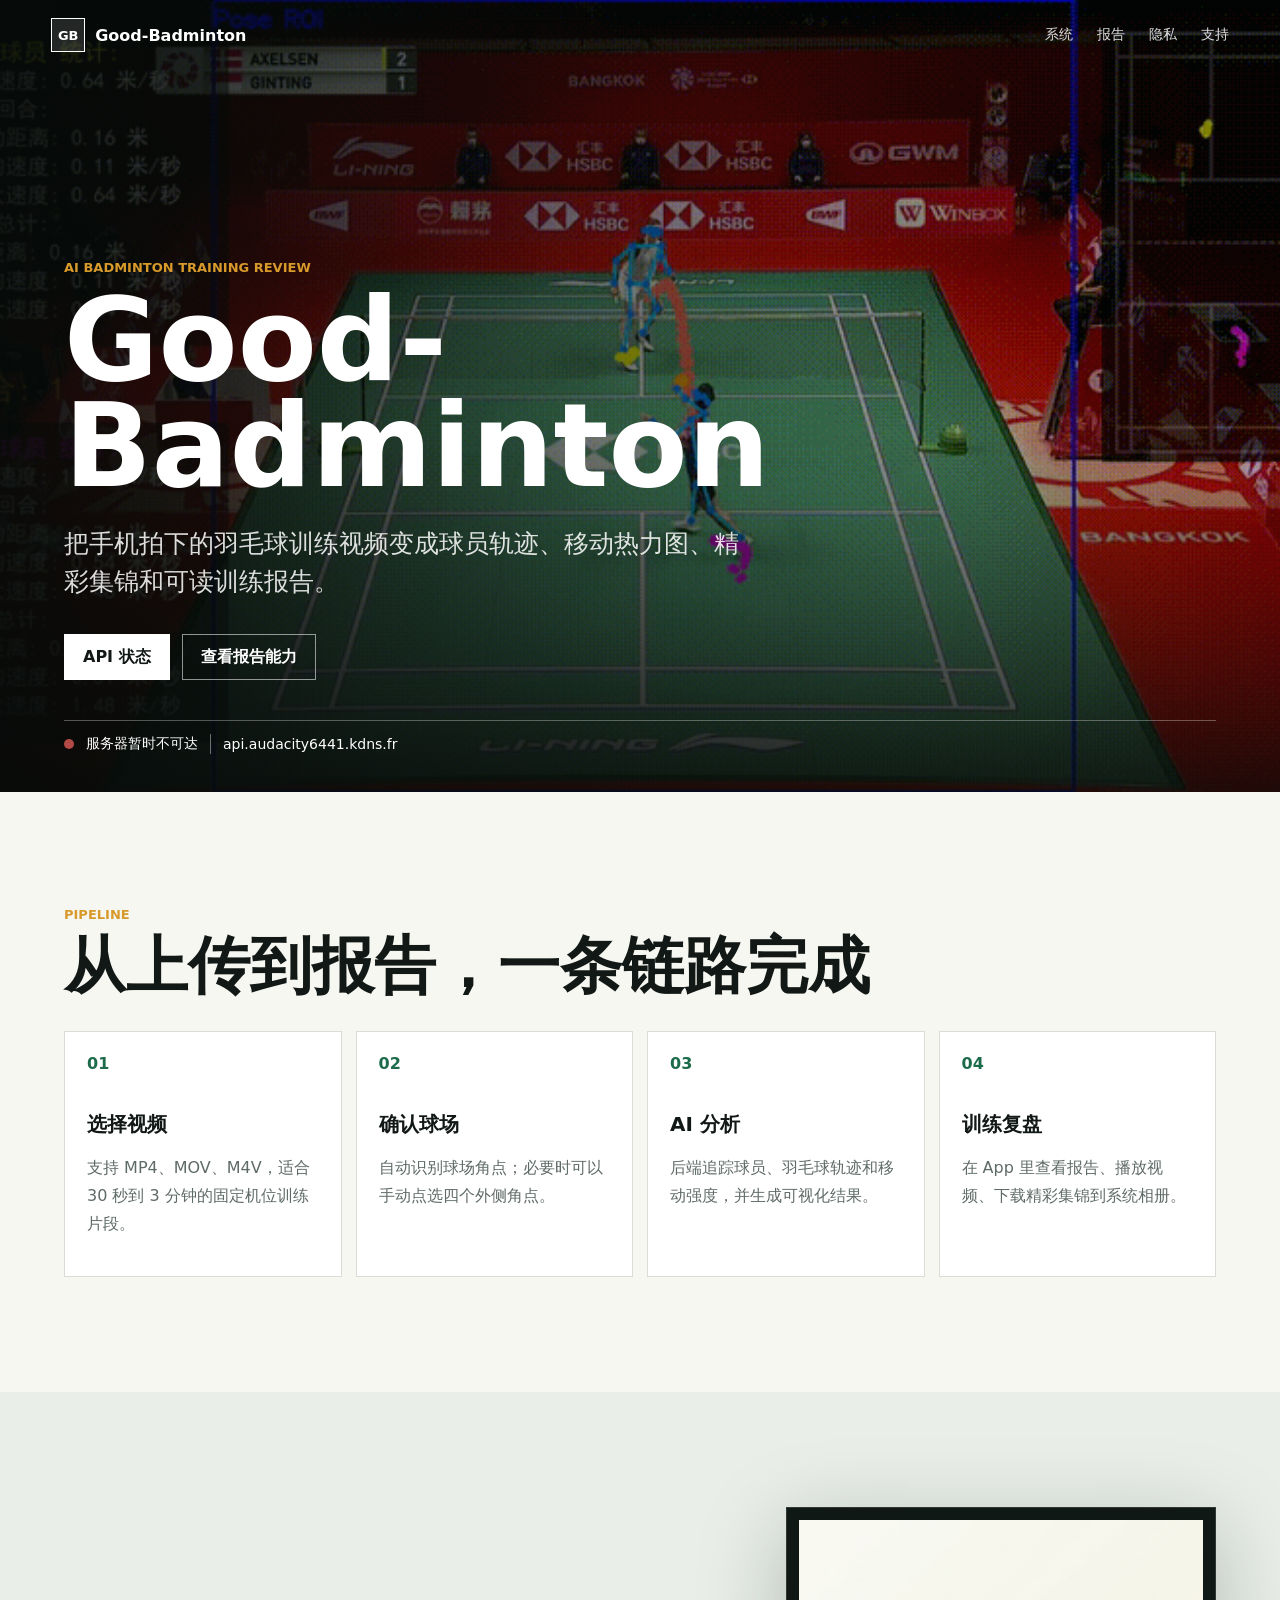
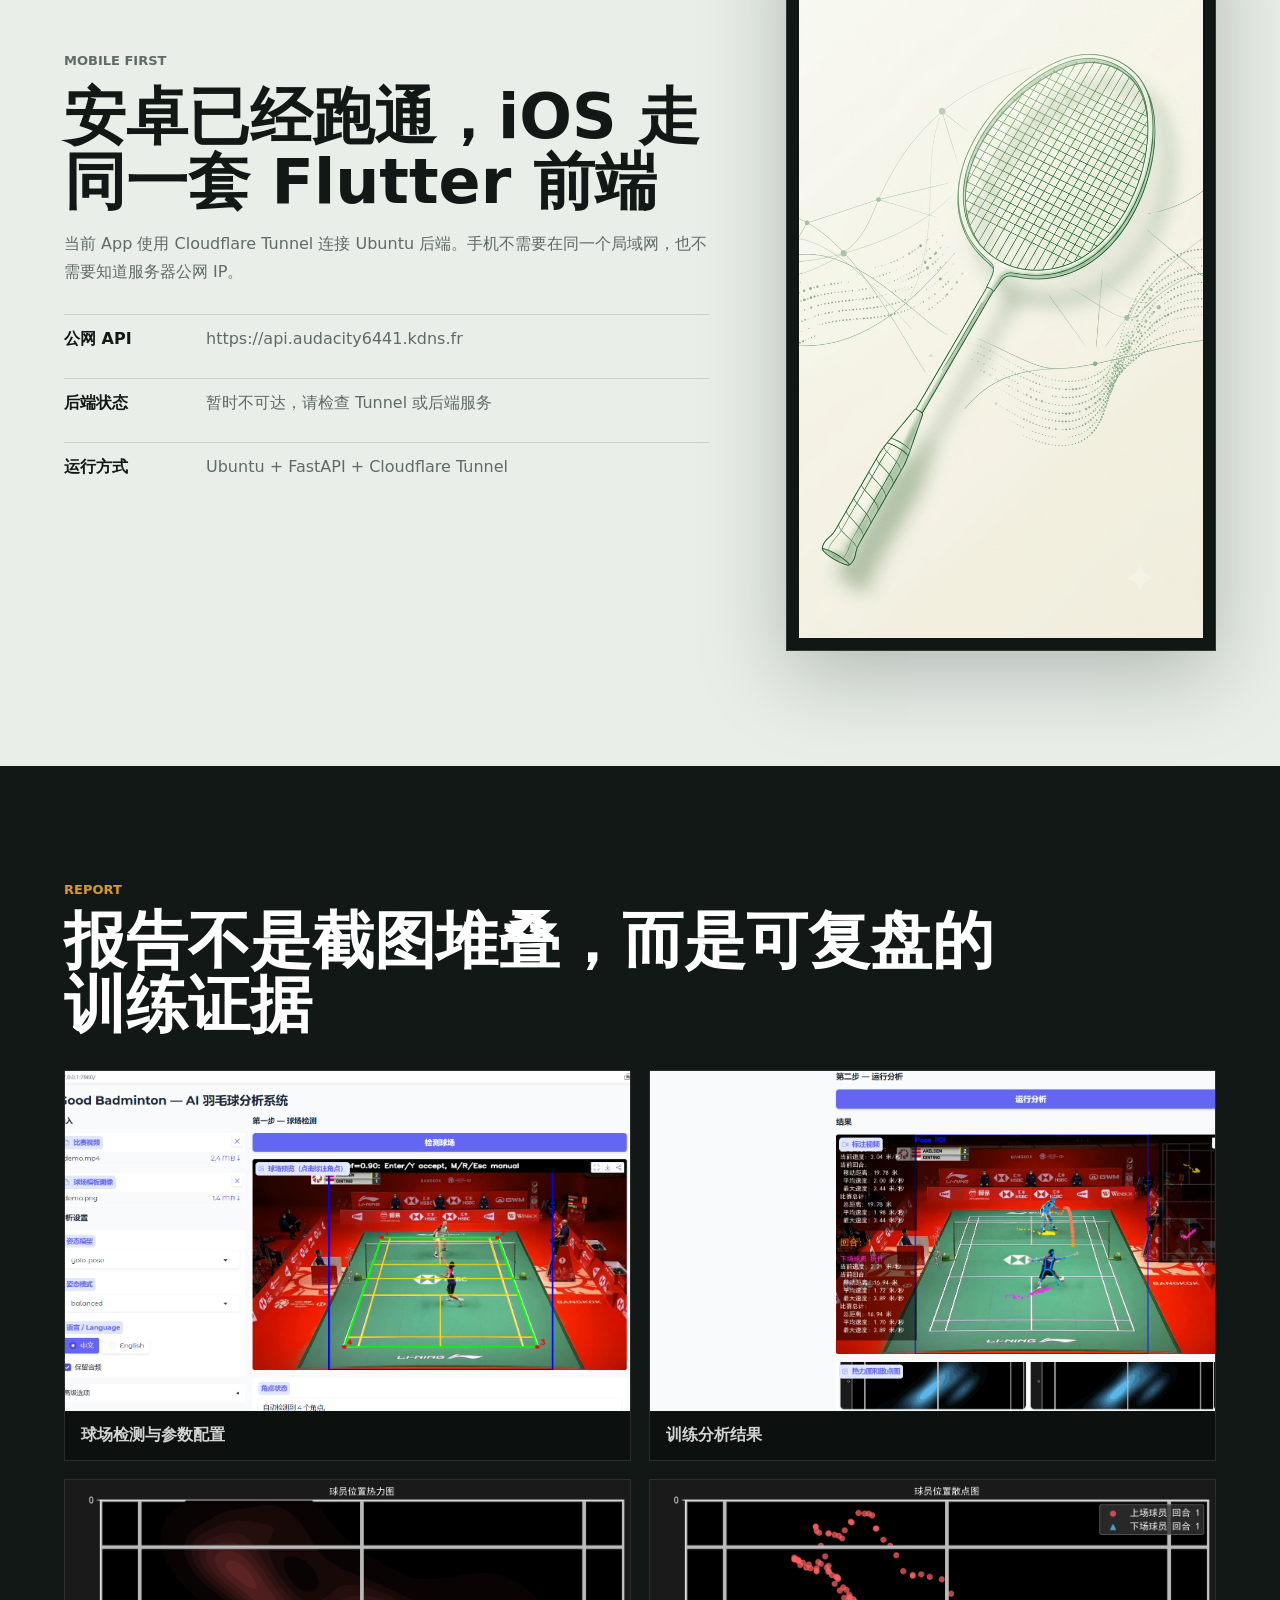
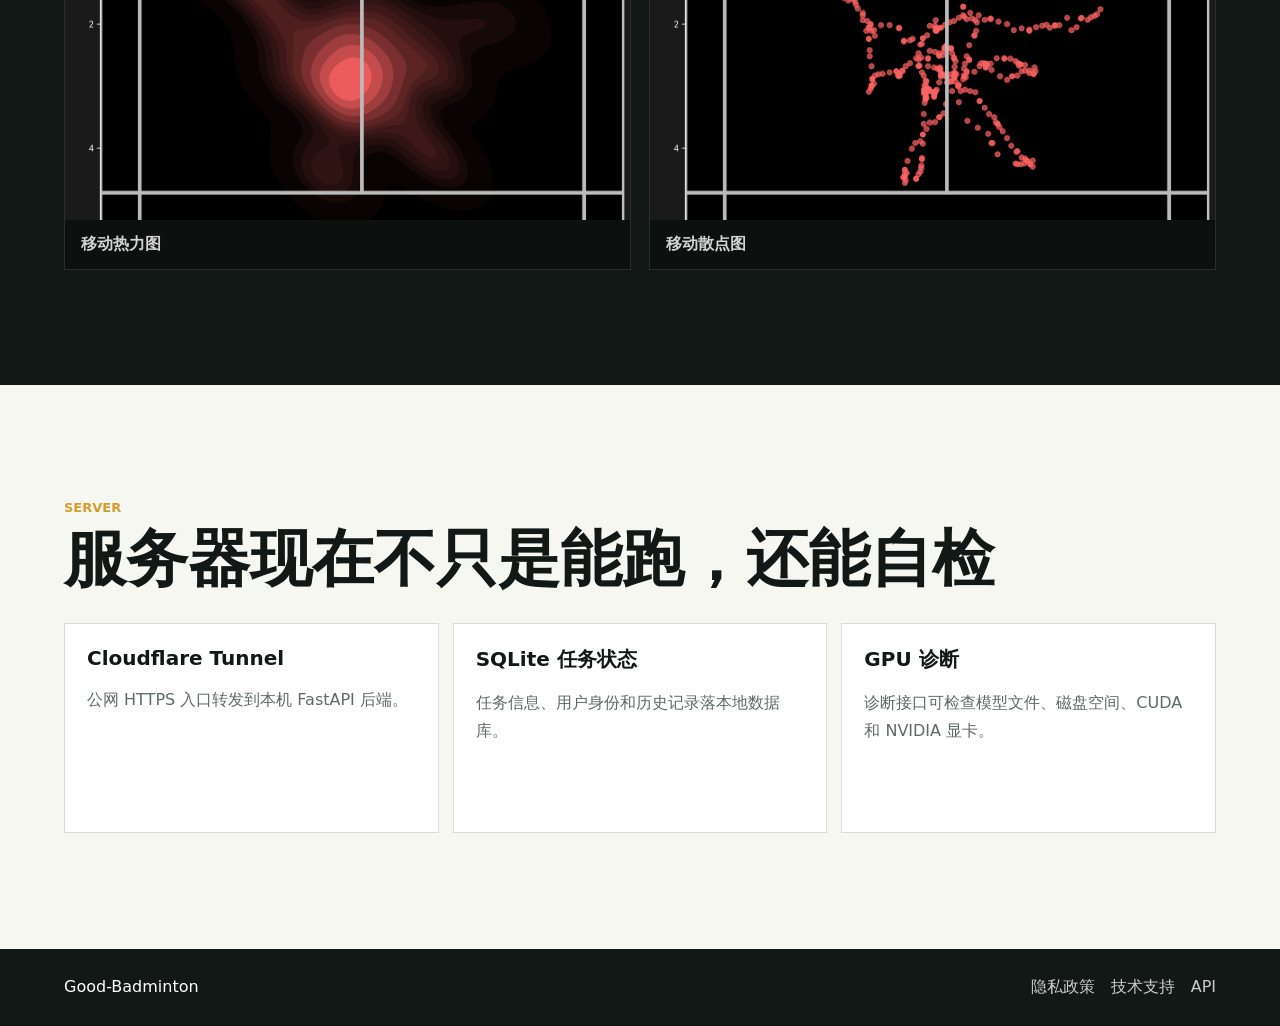
==== website/index.html @ c40ebda5 "feat(website): add product site and support pages" ====
<!doctype html>
<html lang="zh-CN">
  <head>
    <meta charset="utf-8" />
    <meta name="viewport" content="width=device-width, initial-scale=1" />
    <meta
      name="description"
      content="Good-Badminton 是一套面向羽毛球训练视频的 AI 分析工具，支持球场角点、球员轨迹、热力图、精彩集锦和移动报告。"
    />
    <title>Good-Badminton | AI 羽毛球训练复盘</title>
    <link rel="stylesheet" href="./styles.css" />
  </head>
  <body>
    <header class="site-header">
      <a class="brand" href="./index.html" aria-label="Good-Badminton 首页">
        <span class="brand-mark">GB</span>
        <span>Good-Badminton</span>
      </a>
      <nav class="nav-links" aria-label="主导航">
        <a href="#system">系统</a>
        <a href="#report">报告</a>
        <a href="./privacy.html">隐私</a>
        <a href="./support.html">支持</a>
      </nav>
    </header>

    <main>
      <section class="hero">
        <img class="hero-media" src="./assets/demo.gif" alt="Good-Badminton 羽毛球视频分析演示" />
        <div class="hero-shade"></div>
        <div class="hero-content">
          <p class="eyebrow">AI Badminton Training Review</p>
          <h1>Good-Badminton</h1>
          <p class="hero-copy">
            把手机拍下的羽毛球训练视频变成球员轨迹、移动热力图、精彩集锦和可读训练报告。
          </p>
          <div class="hero-actions">
            <a class="button primary" href="https://api.audacity6441.kdns.fr/api/health">API 状态</a>
            <a class="button secondary" href="#report">查看报告能力</a>
          </div>
        </div>
        <div class="live-strip">
          <span class="pulse" id="api-dot"></span>
          <span id="api-status">正在检查服务器</span>
          <span class="strip-divider"></span>
          <span>api.audacity6441.kdns.fr</span>
        </div>
      </section>

      <section class="section" id="system">
        <div class="section-heading">
          <p class="eyebrow">Pipeline</p>
          <h2>从上传到报告，一条链路完成</h2>
        </div>
        <div class="workflow">
          <article class="step">
            <span>01</span>
            <h3>选择视频</h3>
            <p>支持 MP4、MOV、M4V，适合 30 秒到 3 分钟的固定机位训练片段。</p>
          </article>
          <article class="step">
            <span>02</span>
            <h3>确认球场</h3>
            <p>自动识别球场角点；必要时可以手动点选四个外侧角点。</p>
          </article>
          <article class="step">
            <span>03</span>
            <h3>AI 分析</h3>
            <p>后端追踪球员、羽毛球轨迹和移动强度，并生成可视化结果。</p>
          </article>
          <article class="step">
            <span>04</span>
            <h3>训练复盘</h3>
            <p>在 App 里查看报告、播放视频、下载精彩集锦到系统相册。</p>
          </article>
        </div>
      </section>

      <section class="split-section">
        <div class="copy-panel">
          <p class="eyebrow">Mobile First</p>
          <h2>安卓已经跑通，iOS 走同一套 Flutter 前端</h2>
          <p>
            当前 App 使用 Cloudflare Tunnel 连接 Ubuntu 后端。手机不需要在同一个局域网，也不需要知道服务器公网 IP。
          </p>
          <dl class="facts">
            <div>
              <dt>公网 API</dt>
              <dd>https://api.audacity6441.kdns.fr</dd>
            </div>
            <div>
              <dt>后端状态</dt>
              <dd id="backend-detail">等待检测</dd>
            </div>
            <div>
              <dt>运行方式</dt>
              <dd>Ubuntu + FastAPI + Cloudflare Tunnel</dd>
            </div>
          </dl>
        </div>
        <div class="phone-frame" aria-label="移动端应用界面预览">
          <img src="./assets/badminton_dashboard_bg.png" alt="Good-Badminton 移动端背景界面" />
        </div>
      </section>

      <section class="section media-section" id="report">
        <div class="section-heading">
          <p class="eyebrow">Report</p>
          <h2>报告不是截图堆叠，而是可复盘的训练证据</h2>
        </div>
        <div class="media-grid">
          <figure>
            <img src="./assets/webui0.png" alt="球场检测与参数配置界面" />
            <figcaption>球场检测与参数配置</figcaption>
          </figure>
          <figure>
            <img src="./assets/webui1.png" alt="训练分析结果界面" />
            <figcaption>训练分析结果</figcaption>
          </figure>
          <figure>
            <img src="./assets/match_heatmap.png" alt="球员移动热力图" />
            <figcaption>移动热力图</figcaption>
          </figure>
          <figure>
            <img src="./assets/match_scatter.png" alt="球员移动散点图" />
            <figcaption>移动散点图</figcaption>
          </figure>
        </div>
      </section>

      <section class="section status-section">
        <div class="section-heading">
          <p class="eyebrow">Server</p>
          <h2>服务器现在不只是能跑，还能自检</h2>
        </div>
        <div class="status-grid">
          <article>
            <h3>Cloudflare Tunnel</h3>
            <p>公网 HTTPS 入口转发到本机 FastAPI 后端。</p>
          </article>
          <article>
            <h3>SQLite 任务状态</h3>
            <p>任务信息、用户身份和历史记录落本地数据库。</p>
          </article>
          <article>
            <h3>GPU 诊断</h3>
            <p>诊断接口可检查模型文件、磁盘空间、CUDA 和 NVIDIA 显卡。</p>
          </article>
        </div>
      </section>
    </main>

    <footer class="site-footer">
      <span>Good-Badminton</span>
      <nav aria-label="页脚导航">
        <a href="./privacy.html">隐私政策</a>
        <a href="./support.html">技术支持</a>
        <a href="https://api.audacity6441.kdns.fr/api/health">API</a>
      </nav>
    </footer>

    <script src="./app.js"></script>
  </body>
</html>
---- website/styles.css ----
:root {
  --ink: #111816;
  --muted: #5f6b66;
  --paper: #f7f7f2;
  --panel: #ffffff;
  --line: #d9ddd5;
  --green: #1c6b4a;
  --green-dark: #0e3d2c;
  --amber: #d79a2b;
  --red: #b44a45;
  --blue: #315f8c;
}

* {
  box-sizing: border-box;
}

html {
  scroll-behavior: smooth;
}

body {
  margin: 0;
  background: var(--paper);
  color: var(--ink);
  font-family: Inter, "Noto Sans SC", "Microsoft YaHei", system-ui, sans-serif;
  letter-spacing: 0;
}

a {
  color: inherit;
}

.site-header {
  position: fixed;
  top: 0;
  left: 0;
  right: 0;
  z-index: 20;
  display: flex;
  align-items: center;
  justify-content: space-between;
  padding: 18px clamp(18px, 4vw, 56px);
  color: #fff;
}

.site-header.solid {
  position: sticky;
  background: var(--ink);
}

.brand {
  display: inline-flex;
  align-items: center;
  gap: 10px;
  min-width: 0;
  text-decoration: none;
  font-weight: 800;
}

.brand-mark {
  display: grid;
  width: 34px;
  height: 34px;
  place-items: center;
  border: 1px solid currentColor;
  background: rgba(255, 255, 255, 0.12);
  font-size: 13px;
}

.nav-links {
  display: flex;
  flex-shrink: 0;
  gap: clamp(12px, 2vw, 24px);
  font-size: 14px;
}

.nav-links a {
  text-decoration: none;
  opacity: 0.86;
  white-space: nowrap;
}

.nav-links a:hover {
  opacity: 1;
}

.hero {
  position: relative;
  min-height: 88vh;
  display: flex;
  align-items: flex-end;
  overflow: hidden;
  background: var(--ink);
}

.hero-media {
  position: absolute;
  inset: 0;
  width: 100%;
  height: 100%;
  object-fit: cover;
}

.hero-shade {
  position: absolute;
  inset: 0;
  background:
    linear-gradient(90deg, rgba(6, 11, 9, 0.92), rgba(6, 11, 9, 0.5) 50%, rgba(6, 11, 9, 0.18)),
    linear-gradient(0deg, rgba(6, 11, 9, 0.82), rgba(6, 11, 9, 0.1) 45%);
}

.hero-content {
  position: relative;
  z-index: 1;
  max-width: 850px;
  padding: 0 clamp(20px, 5vw, 72px) 112px;
  color: #fff;
}

.eyebrow {
  margin: 0 0 12px;
  color: var(--amber);
  font-size: 13px;
  font-weight: 800;
  text-transform: uppercase;
}

h1,
h2,
h3,
p {
  letter-spacing: 0;
}

h1 {
  margin: 0;
  font-size: clamp(58px, 9vw, 132px);
  line-height: 0.92;
}

h2 {
  margin: 0;
  font-size: clamp(32px, 5vw, 62px);
  line-height: 1.04;
}

h3 {
  margin: 0 0 10px;
  font-size: 20px;
}

.hero-copy {
  max-width: 680px;
  margin: 26px 0 0;
  color: rgba(255, 255, 255, 0.86);
  font-size: clamp(18px, 2.2vw, 25px);
  line-height: 1.55;
}

.hero-actions {
  display: flex;
  flex-wrap: wrap;
  gap: 12px;
  margin-top: 32px;
}

.button {
  display: inline-flex;
  align-items: center;
  min-height: 46px;
  padding: 0 18px;
  border: 1px solid rgba(255, 255, 255, 0.55);
  text-decoration: none;
  font-weight: 800;
}

.button.primary {
  background: #fff;
  color: var(--ink);
}

.button.secondary {
  color: #fff;
}

.live-strip {
  position: absolute;
  left: clamp(20px, 5vw, 72px);
  right: clamp(20px, 5vw, 72px);
  bottom: 26px;
  z-index: 2;
  display: flex;
  align-items: center;
  gap: 12px;
  min-height: 46px;
  color: #fff;
  border-top: 1px solid rgba(255, 255, 255, 0.3);
  font-size: 14px;
}

.pulse {
  width: 10px;
  height: 10px;
  border-radius: 50%;
  background: var(--red);
}

.pulse.ok {
  background: #55d584;
}

.strip-divider {
  width: 1px;
  height: 20px;
  background: rgba(255, 255, 255, 0.4);
}

.section,
.split-section {
  padding: clamp(58px, 9vw, 118px) clamp(20px, 5vw, 72px);
}

.section-heading {
  max-width: 940px;
  margin-bottom: 32px;
}

.workflow,
.status-grid {
  display: grid;
  grid-template-columns: repeat(4, minmax(0, 1fr));
  gap: 14px;
}

.step,
.status-grid article {
  min-height: 210px;
  padding: 22px;
  background: var(--panel);
  border: 1px solid var(--line);
}

.step span {
  display: block;
  margin-bottom: 38px;
  color: var(--green);
  font-weight: 900;
}

.step p,
.status-grid p,
.copy-panel p,
.document p,
.document li {
  color: var(--muted);
  line-height: 1.75;
}

.split-section {
  display: grid;
  grid-template-columns: minmax(0, 1fr) minmax(280px, 430px);
  gap: clamp(28px, 6vw, 88px);
  align-items: center;
  background: #e9eee8;
}

.copy-panel {
  max-width: 800px;
}

.facts {
  display: grid;
  gap: 14px;
  margin-top: 28px;
}

.facts div {
  display: grid;
  grid-template-columns: 128px 1fr;
  gap: 14px;
  padding: 14px 0;
  border-top: 1px solid #cbd4ca;
}

.facts dt {
  font-weight: 900;
}

.facts dd {
  margin: 0;
  color: var(--muted);
  overflow-wrap: anywhere;
}

.phone-frame {
  padding: 12px;
  background: #101816;
  border: 1px solid #2f3a36;
  box-shadow: 0 22px 80px rgba(13, 26, 20, 0.25);
}

.phone-frame img {
  display: block;
  width: 100%;
  aspect-ratio: 9 / 16;
  object-fit: cover;
}

.media-section {
  background: var(--ink);
  color: #fff;
}

.media-grid {
  display: grid;
  grid-template-columns: repeat(2, minmax(0, 1fr));
  gap: 18px;
}

figure {
  margin: 0;
  background: #0c1110;
  border: 1px solid rgba(255, 255, 255, 0.12);
}

figure img {
  display: block;
  width: 100%;
  height: 340px;
  object-fit: cover;
  object-position: top center;
}

figcaption {
  padding: 14px 16px;
  color: rgba(255, 255, 255, 0.82);
  font-weight: 800;
}

.status-section {
  background: var(--paper);
}

.status-grid {
  grid-template-columns: repeat(3, minmax(0, 1fr));
}

.site-footer {
  display: flex;
  justify-content: space-between;
  gap: 16px;
  padding: 28px clamp(20px, 5vw, 72px);
  color: #fff;
  background: var(--ink);
}

.site-footer nav {
  display: flex;
  gap: 16px;
  flex-wrap: wrap;
}

.site-footer a {
  color: #fff;
  text-decoration: none;
  opacity: 0.78;
}

.plain-page {
  background: var(--paper);
}

.document {
  width: min(860px, calc(100% - 40px));
  margin: 72px auto 120px;
}

.document h1 {
  color: var(--ink);
  font-size: clamp(42px, 7vw, 76px);
}

.document section {
  padding: 28px 0;
  border-top: 1px solid var(--line);
}

.document pre {
  overflow-x: auto;
  padding: 18px;
  background: #111816;
  color: #edf5ef;
}

@media (max-width: 840px) {
  .site-header {
    align-items: center;
    gap: 12px;
    padding: 14px 18px;
  }

  .nav-links {
    gap: 12px;
    font-size: 13px;
  }

  .hero {
    min-height: 92vh;
  }

  .hero-content {
    padding: 0 20px 110px;
  }

  .live-strip {
    left: 20px;
    right: 20px;
    flex-wrap: wrap;
    align-content: center;
  }

  .workflow,
  .status-grid,
  .media-grid,
  .split-section {
    grid-template-columns: 1fr;
  }

  .step {
    min-height: 160px;
  }

  .facts div {
    grid-template-columns: 1fr;
  }

  figure img {
    height: 260px;
  }

  .site-footer {
    flex-direction: column;
  }
}
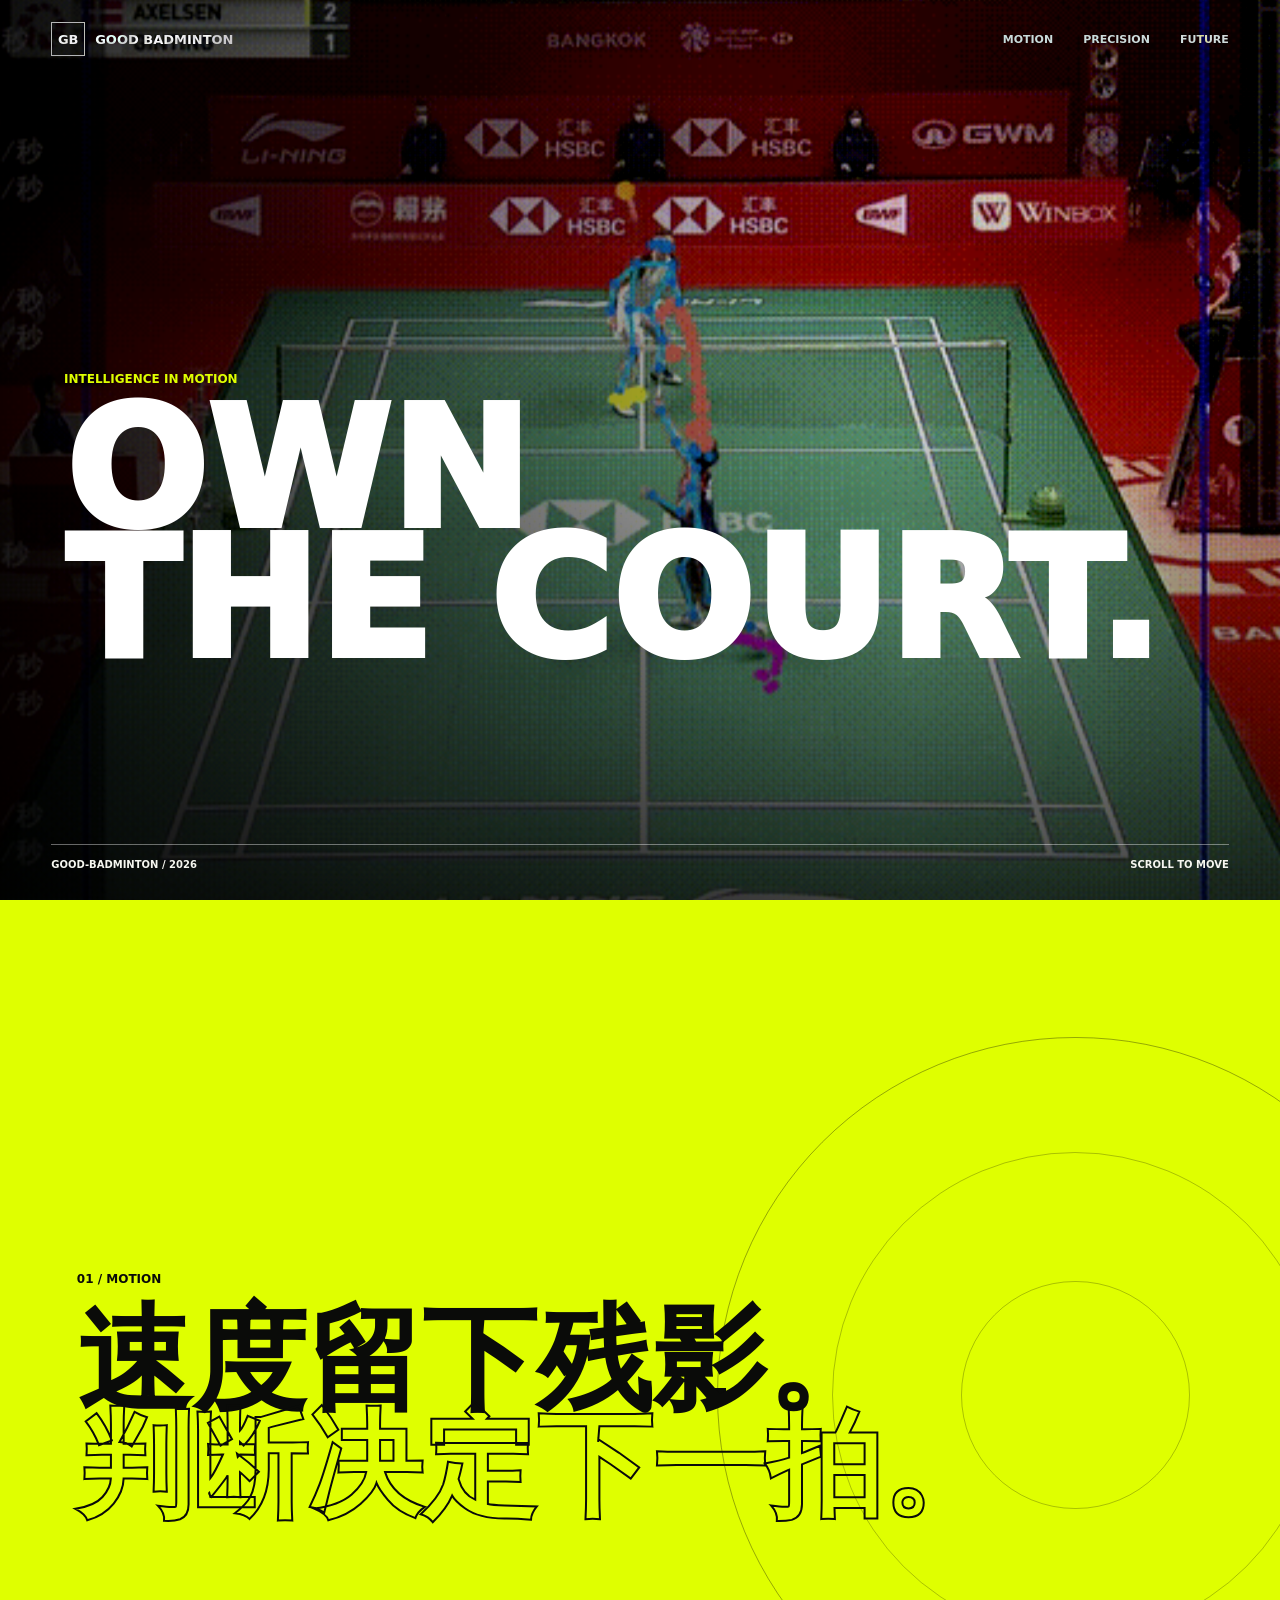
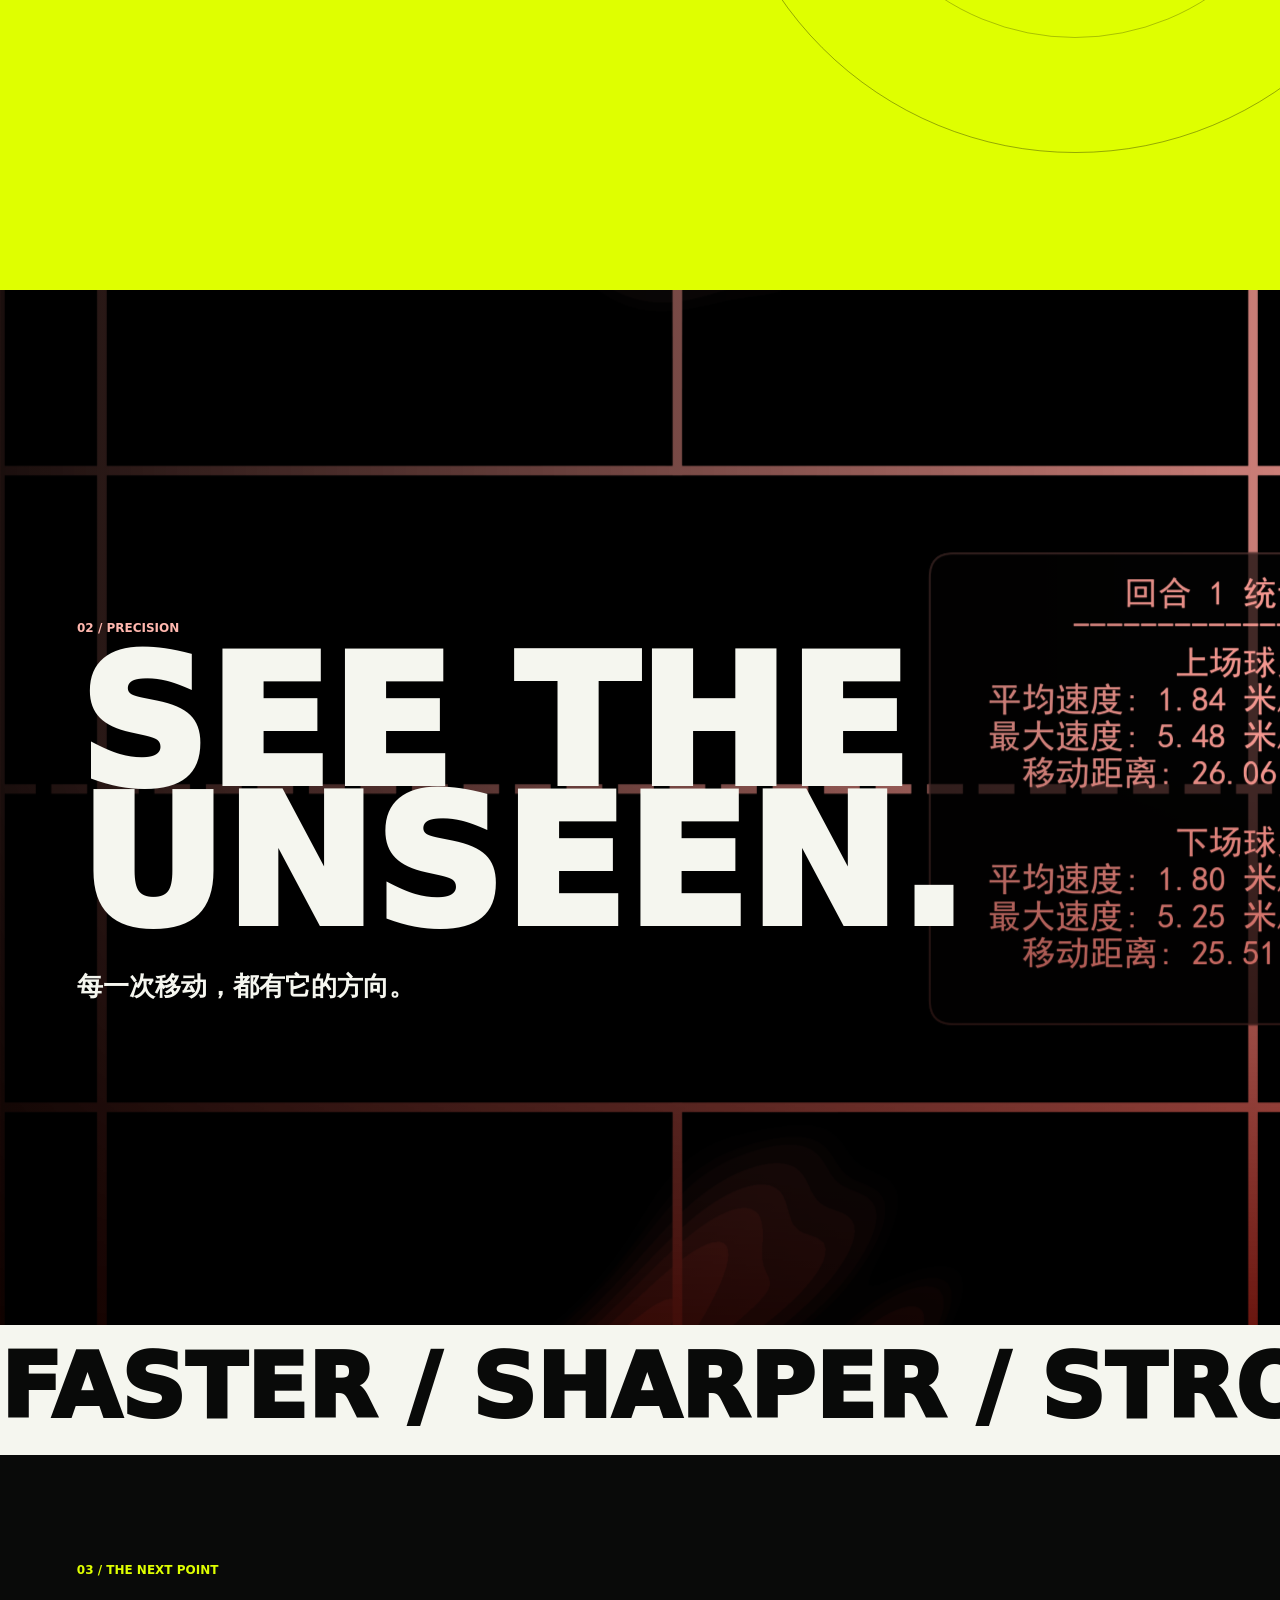
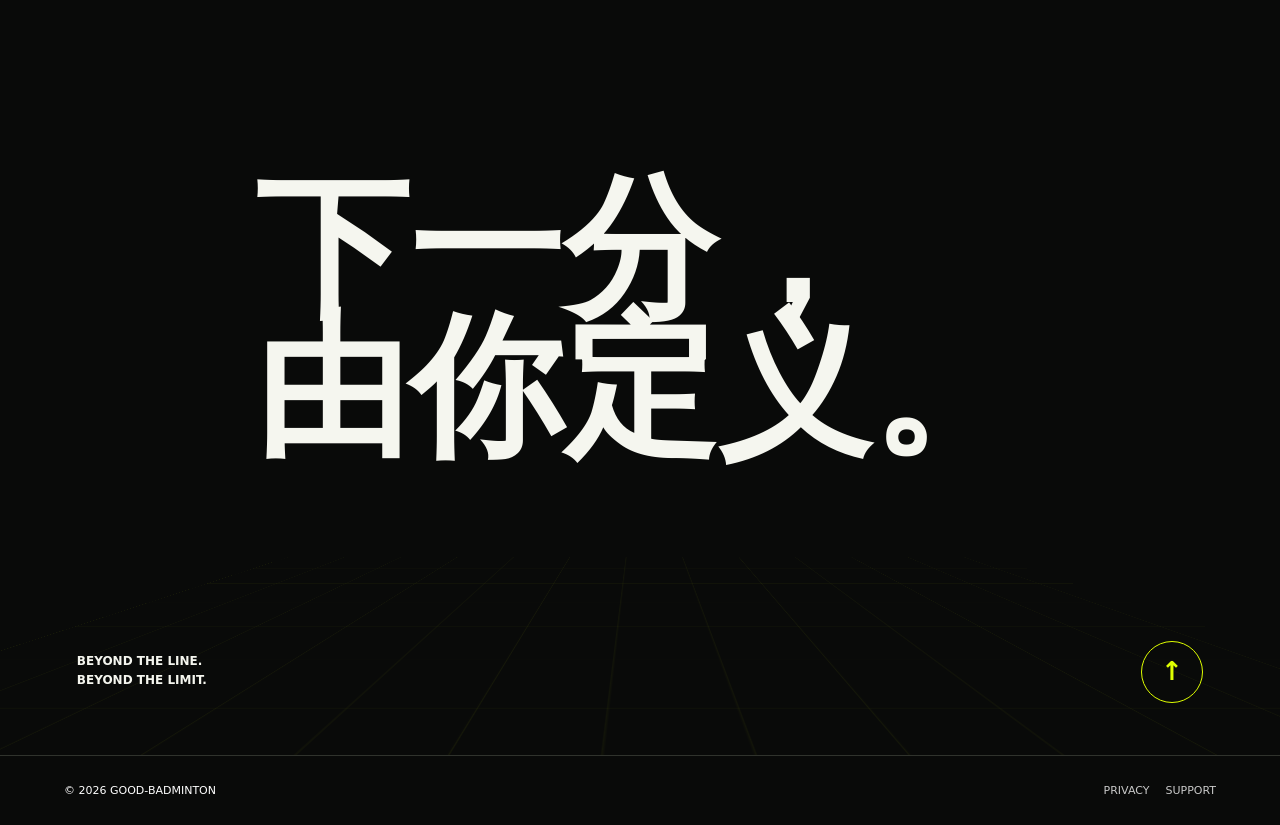
==== commit 7b4d34c0: "feat(website): rebuild homepage as immersive brand experience" ====
--- a/website/index.html
+++ b/website/index.html
@@ -3,162 +3,70 @@
   <head>
     <meta charset="utf-8" />
     <meta name="viewport" content="width=device-width, initial-scale=1" />
-    <meta
-      name="description"
-      content="Good-Badminton 是一套面向羽毛球训练视频的 AI 分析工具，支持球场角点、球员轨迹、热力图、精彩集锦和移动报告。"
-    />
-    <title>Good-Badminton | AI 羽毛球训练复盘</title>
+    <meta name="description" content="Good-Badminton — 为每一次挥拍留下答案。" />
+    <title>Good-Badminton | Own The Court</title>
     <link rel="stylesheet" href="./styles.css" />
   </head>
-  <body>
-    <header class="site-header">
-      <a class="brand" href="./index.html" aria-label="Good-Badminton 首页">
-        <span class="brand-mark">GB</span>
-        <span>Good-Badminton</span>
+  <body class="home-page">
+    <div class="scroll-progress" aria-hidden="true"></div>
+    <header class="site-header home-header">
+      <a class="brand" href="#top" aria-label="Good-Badminton 首页">
+        <span class="brand-mark">GB</span><span>GOOD BADMINTON</span>
       </a>
       <nav class="nav-links" aria-label="主导航">
-        <a href="#system">系统</a>
-        <a href="#report">报告</a>
-        <a href="./privacy.html">隐私</a>
-        <a href="./support.html">支持</a>
+        <a href="#motion">MOTION</a><a href="#precision">PRECISION</a><a href="#future">FUTURE</a>
       </nav>
     </header>
 
-    <main>
-      <section class="hero">
-        <img class="hero-media" src="./assets/demo.gif" alt="Good-Badminton 羽毛球视频分析演示" />
-        <div class="hero-shade"></div>
-        <div class="hero-content">
-          <p class="eyebrow">AI Badminton Training Review</p>
-          <h1>Good-Badminton</h1>
-          <p class="hero-copy">
-            把手机拍下的羽毛球训练视频变成球员轨迹、移动热力图、精彩集锦和可读训练报告。
-          </p>
-          <div class="hero-actions">
-            <a class="button primary" href="https://api.audacity6441.kdns.fr/api/health">API 状态</a>
-            <a class="button secondary" href="#report">查看报告能力</a>
-          </div>
+    <main id="top">
+      <section class="brand-hero scroll-scene">
+        <img class="scene-media hero-visual" src="./assets/demo.gif" alt="羽毛球赛场上的高速对抗" />
+        <div class="scene-overlay"></div>
+        <div class="hero-type" data-parallax="-0.12">
+          <p class="kicker reveal">INTELLIGENCE IN MOTION</p>
+          <h1 class="reveal">OWN<br />THE COURT.</h1>
         </div>
-        <div class="live-strip">
-          <span class="pulse" id="api-dot"></span>
-          <span id="api-status">正在检查服务器</span>
-          <span class="strip-divider"></span>
-          <span>api.audacity6441.kdns.fr</span>
+        <div class="hero-foot reveal"><span>GOOD-BADMINTON / 2026</span><span>SCROLL TO MOVE</span></div>
+      </section>
+
+      <section class="manifesto" id="motion">
+        <p class="chapter reveal">01 / MOTION</p>
+        <div class="manifesto-copy">
+          <span class="reveal">速度留下残影。</span>
+          <span class="outline reveal">判断决定下一拍。</span>
+        </div>
+        <div class="shuttle-orbit" aria-hidden="true"><span></span></div>
+      </section>
+
+      <section class="cinema scroll-scene" id="precision">
+        <img class="scene-media cinema-visual" src="./assets/match_heatmap.png" alt="羽毛球运动轨迹视觉" />
+        <div class="scene-overlay red"></div>
+        <div class="cinema-copy" data-parallax="-0.08">
+          <p class="chapter reveal">02 / PRECISION</p>
+          <h2 class="reveal">SEE THE<br />UNSEEN.</h2>
+          <p class="cinema-cn reveal">每一次移动，都有它的方向。</p>
         </div>
       </section>
 
-      <section class="section" id="system">
-        <div class="section-heading">
-          <p class="eyebrow">Pipeline</p>
-          <h2>从上传到报告，一条链路完成</h2>
-        </div>
-        <div class="workflow">
-          <article class="step">
-            <span>01</span>
-            <h3>选择视频</h3>
-            <p>支持 MP4、MOV、M4V，适合 30 秒到 3 分钟的固定机位训练片段。</p>
-          </article>
-          <article class="step">
-            <span>02</span>
-            <h3>确认球场</h3>
-            <p>自动识别球场角点；必要时可以手动点选四个外侧角点。</p>
-          </article>
-          <article class="step">
-            <span>03</span>
-            <h3>AI 分析</h3>
-            <p>后端追踪球员、羽毛球轨迹和移动强度，并生成可视化结果。</p>
-          </article>
-          <article class="step">
-            <span>04</span>
-            <h3>训练复盘</h3>
-            <p>在 App 里查看报告、播放视频、下载精彩集锦到系统相册。</p>
-          </article>
-        </div>
-      </section>
+      <div class="marquee" aria-hidden="true">
+        <div>FASTER / SHARPER / STRONGER / FASTER / SHARPER / STRONGER /</div>
+      </div>
 
-      <section class="split-section">
-        <div class="copy-panel">
-          <p class="eyebrow">Mobile First</p>
-          <h2>安卓已经跑通，iOS 走同一套 Flutter 前端</h2>
-          <p>
-            当前 App 使用 Cloudflare Tunnel 连接 Ubuntu 后端。手机不需要在同一个局域网，也不需要知道服务器公网 IP。
-          </p>
-          <dl class="facts">
-            <div>
-              <dt>公网 API</dt>
-              <dd>https://api.audacity6441.kdns.fr</dd>
-            </div>
-            <div>
-              <dt>后端状态</dt>
-              <dd id="backend-detail">等待检测</dd>
-            </div>
-            <div>
-              <dt>运行方式</dt>
-              <dd>Ubuntu + FastAPI + Cloudflare Tunnel</dd>
-            </div>
-          </dl>
-        </div>
-        <div class="phone-frame" aria-label="移动端应用界面预览">
-          <img src="./assets/badminton_dashboard_bg.png" alt="Good-Badminton 移动端背景界面" />
-        </div>
-      </section>
-
-      <section class="section media-section" id="report">
-        <div class="section-heading">
-          <p class="eyebrow">Report</p>
-          <h2>报告不是截图堆叠，而是可复盘的训练证据</h2>
-        </div>
-        <div class="media-grid">
-          <figure>
-            <img src="./assets/webui0.png" alt="球场检测与参数配置界面" />
-            <figcaption>球场检测与参数配置</figcaption>
-          </figure>
-          <figure>
-            <img src="./assets/webui1.png" alt="训练分析结果界面" />
-            <figcaption>训练分析结果</figcaption>
-          </figure>
-          <figure>
-            <img src="./assets/match_heatmap.png" alt="球员移动热力图" />
-            <figcaption>移动热力图</figcaption>
-          </figure>
-          <figure>
-            <img src="./assets/match_scatter.png" alt="球员移动散点图" />
-            <figcaption>移动散点图</figcaption>
-          </figure>
-        </div>
-      </section>
-
-      <section class="section status-section">
-        <div class="section-heading">
-          <p class="eyebrow">Server</p>
-          <h2>服务器现在不只是能跑，还能自检</h2>
-        </div>
-        <div class="status-grid">
-          <article>
-            <h3>Cloudflare Tunnel</h3>
-            <p>公网 HTTPS 入口转发到本机 FastAPI 后端。</p>
-          </article>
-          <article>
-            <h3>SQLite 任务状态</h3>
-            <p>任务信息、用户身份和历史记录落本地数据库。</p>
-          </article>
-          <article>
-            <h3>GPU 诊断</h3>
-            <p>诊断接口可检查模型文件、磁盘空间、CUDA 和 NVIDIA 显卡。</p>
-          </article>
+      <section class="future" id="future">
+        <div class="future-grid" aria-hidden="true"></div>
+        <p class="chapter reveal">03 / THE NEXT POINT</p>
+        <h2 class="reveal">下一分，<br />由你定义。</h2>
+        <div class="future-bottom reveal">
+          <p>BEYOND THE LINE.<br />BEYOND THE LIMIT.</p>
+          <a class="round-link" href="#top" aria-label="返回页面顶部">↑</a>
         </div>
       </section>
     </main>
 
-    <footer class="site-footer">
-      <span>Good-Badminton</span>
-      <nav aria-label="页脚导航">
-        <a href="./privacy.html">隐私政策</a>
-        <a href="./support.html">技术支持</a>
-        <a href="https://api.audacity6441.kdns.fr/api/health">API</a>
-      </nav>
+    <footer class="site-footer brand-footer">
+      <span>© 2026 GOOD-BADMINTON</span>
+      <nav aria-label="页脚导航"><a href="./privacy.html">PRIVACY</a><a href="./support.html">SUPPORT</a></nav>
     </footer>
-
     <script src="./app.js"></script>
   </body>
 </html>
--- a/website/styles.css
+++ b/website/styles.css
@@ -443,3 +443,305 @@
     flex-direction: column;
   }
 }
+
+/* Brand home */
+.home-page {
+  --acid: #dfff00;
+  --signal: #ef3324;
+  margin: 0;
+  overflow-x: hidden;
+  background: #090a09;
+  color: #f5f6ef;
+}
+
+.scroll-progress {
+  position: fixed;
+  inset: 0 0 auto;
+  z-index: 100;
+  height: 4px;
+  background: var(--acid);
+  transform: scaleX(0);
+  transform-origin: left;
+}
+
+.home-header {
+  padding: 22px clamp(20px, 4vw, 64px);
+  mix-blend-mode: difference;
+}
+
+.home-header .brand {
+  font-size: 13px;
+  letter-spacing: 0;
+}
+
+.home-header .brand-mark {
+  background: transparent;
+  border-color: rgba(255, 255, 255, 0.75);
+}
+
+.home-header .nav-links {
+  gap: 30px;
+  font-size: 11px;
+  font-weight: 800;
+}
+
+.brand-hero,
+.cinema {
+  position: relative;
+  min-height: 100svh;
+  overflow: hidden;
+  background: #090a09;
+}
+
+.scene-media {
+  position: absolute;
+  inset: -5%;
+  width: 110%;
+  height: 110%;
+  object-fit: cover;
+  will-change: transform;
+}
+
+.hero-visual {
+  filter: saturate(0.72) contrast(1.16);
+}
+
+.scene-overlay {
+  position: absolute;
+  inset: 0;
+  background: linear-gradient(90deg, rgba(0, 0, 0, 0.88) 0%, rgba(0, 0, 0, 0.18) 70%), linear-gradient(0deg, rgba(0, 0, 0, 0.68), transparent 55%);
+}
+
+.hero-type {
+  position: absolute;
+  z-index: 2;
+  left: clamp(20px, 5vw, 76px);
+  bottom: clamp(94px, 14vh, 150px);
+  will-change: transform;
+}
+
+.kicker,
+.chapter {
+  margin: 0 0 20px;
+  font-size: 12px;
+  font-weight: 900;
+  letter-spacing: 0;
+}
+
+.kicker { color: var(--acid); }
+
+.home-page h1 {
+  max-width: 12ch;
+  color: #fff;
+  font-size: clamp(74px, 13vw, 190px);
+  font-weight: 950;
+  line-height: 0.78;
+}
+
+.hero-foot {
+  position: absolute;
+  z-index: 2;
+  right: clamp(20px, 4vw, 64px);
+  bottom: 30px;
+  left: clamp(20px, 4vw, 64px);
+  display: flex;
+  justify-content: space-between;
+  padding-top: 14px;
+  border-top: 1px solid rgba(255, 255, 255, 0.4);
+  font-size: 10px;
+  font-weight: 800;
+}
+
+.manifesto {
+  position: relative;
+  min-height: 110svh;
+  display: flex;
+  flex-direction: column;
+  justify-content: center;
+  padding: 12vh clamp(20px, 6vw, 90px);
+  overflow: hidden;
+  background: var(--acid);
+  color: #0a0b09;
+}
+
+.manifesto-copy {
+  position: relative;
+  z-index: 2;
+  display: flex;
+  flex-direction: column;
+  font-size: clamp(48px, 9vw, 138px);
+  font-weight: 950;
+  line-height: 0.92;
+}
+
+.manifesto-copy .outline {
+  color: transparent;
+  -webkit-text-stroke: 2px #0a0b09;
+}
+
+.shuttle-orbit {
+  position: absolute;
+  right: -12vw;
+  width: min(56vw, 760px);
+  aspect-ratio: 1;
+  border: 1px solid rgba(10, 11, 9, 0.35);
+  border-radius: 50%;
+  animation: orbit 18s linear infinite;
+}
+
+.shuttle-orbit::before,
+.shuttle-orbit::after {
+  content: "";
+  position: absolute;
+  inset: 16%;
+  border: 1px solid rgba(10, 11, 9, 0.25);
+  border-radius: 50%;
+}
+
+.shuttle-orbit::after { inset: 34%; }
+.shuttle-orbit span { position: absolute; top: 49%; left: -8px; width: 16px; height: 16px; background: #0a0b09; }
+
+@keyframes orbit { to { transform: rotate(360deg); } }
+
+.cinema {
+  min-height: 115svh;
+}
+
+.cinema-visual {
+  object-position: center;
+  filter: grayscale(1) contrast(1.4);
+}
+
+.scene-overlay.red {
+  background: linear-gradient(90deg, rgba(17, 2, 0, 0.94), rgba(239, 51, 36, 0.5)), linear-gradient(0deg, #170200, transparent 55%);
+  mix-blend-mode: multiply;
+}
+
+.cinema-copy {
+  position: absolute;
+  z-index: 2;
+  top: 28vh;
+  right: clamp(20px, 6vw, 90px);
+  left: clamp(20px, 6vw, 90px);
+  will-change: transform;
+}
+
+.cinema-copy .chapter { color: #ffb7ae; }
+
+.cinema-copy h2 {
+  font-size: clamp(76px, 14vw, 200px);
+  font-weight: 950;
+  line-height: 0.78;
+}
+
+.cinema-cn {
+  margin: 34px 0 0;
+  font-size: clamp(18px, 2vw, 30px);
+  font-weight: 700;
+}
+
+.marquee {
+  overflow: hidden;
+  padding: 18px 0 22px;
+  background: #f5f6ef;
+  color: #090a09;
+  white-space: nowrap;
+}
+
+.marquee div {
+  width: max-content;
+  font-size: clamp(42px, 7vw, 100px);
+  font-weight: 950;
+  line-height: 1;
+  animation: marquee 18s linear infinite;
+}
+
+@keyframes marquee { to { transform: translateX(-50%); } }
+
+.future {
+  position: relative;
+  min-height: 100svh;
+  display: flex;
+  flex-direction: column;
+  justify-content: space-between;
+  padding: clamp(90px, 12vh, 150px) clamp(20px, 6vw, 90px) 52px;
+  overflow: hidden;
+  background: #090a09;
+}
+
+.future-grid {
+  position: absolute;
+  inset: 0;
+  opacity: 0.28;
+  background-image: linear-gradient(rgba(223, 255, 0, 0.2) 1px, transparent 1px), linear-gradient(90deg, rgba(223, 255, 0, 0.2) 1px, transparent 1px);
+  background-size: 8vw 8vw;
+  transform: perspective(500px) rotateX(58deg) scale(1.5) translateY(24%);
+  transform-origin: bottom;
+}
+
+.future > *:not(.future-grid) { position: relative; z-index: 1; }
+.future .chapter { color: var(--acid); }
+
+.future h2 {
+  align-self: center;
+  font-size: clamp(64px, 12vw, 170px);
+  font-weight: 950;
+  line-height: 0.9;
+}
+
+.future-bottom {
+  display: flex;
+  align-items: flex-end;
+  justify-content: space-between;
+  font-size: 12px;
+  font-weight: 800;
+  line-height: 1.6;
+}
+
+.round-link {
+  display: grid;
+  width: 62px;
+  height: 62px;
+  place-items: center;
+  border: 1px solid var(--acid);
+  border-radius: 50%;
+  color: var(--acid);
+  font-size: 26px;
+  text-decoration: none;
+}
+
+.brand-footer { background: #090a09; border-top: 1px solid #30332d; font-size: 11px; }
+
+.reveal {
+  opacity: 0;
+  transform: translateY(54px);
+  transition: opacity 0.85s ease, transform 0.85s cubic-bezier(0.2, 0.75, 0.25, 1);
+}
+
+.reveal.is-visible { opacity: 1; transform: translateY(0); }
+
+.hero-type .reveal,
+.hero-foot.reveal {
+  opacity: 1;
+  transform: translateY(0);
+}
+
+@media (max-width: 700px) {
+  .home-header .nav-links a:not(:last-child) { display: none; }
+  .home-page h1 { font-size: clamp(66px, 21vw, 102px); }
+  .hero-type { bottom: 118px; }
+  .manifesto { min-height: 90svh; }
+  .manifesto-copy { font-size: clamp(46px, 15vw, 76px); gap: 12px; }
+  .manifesto-copy .outline { -webkit-text-stroke-width: 1px; }
+  .cinema { min-height: 100svh; }
+  .cinema-copy { top: 30vh; }
+  .cinema-copy h2 { font-size: clamp(70px, 22vw, 112px); }
+  .future h2 { align-self: flex-start; font-size: clamp(58px, 17vw, 90px); }
+  .future-grid { background-size: 18vw 18vw; }
+}
+
+@media (prefers-reduced-motion: reduce) {
+  html { scroll-behavior: auto; }
+  .reveal { opacity: 1; transform: none; transition: none; }
+  .shuttle-orbit, .marquee div { animation: none; }
+}
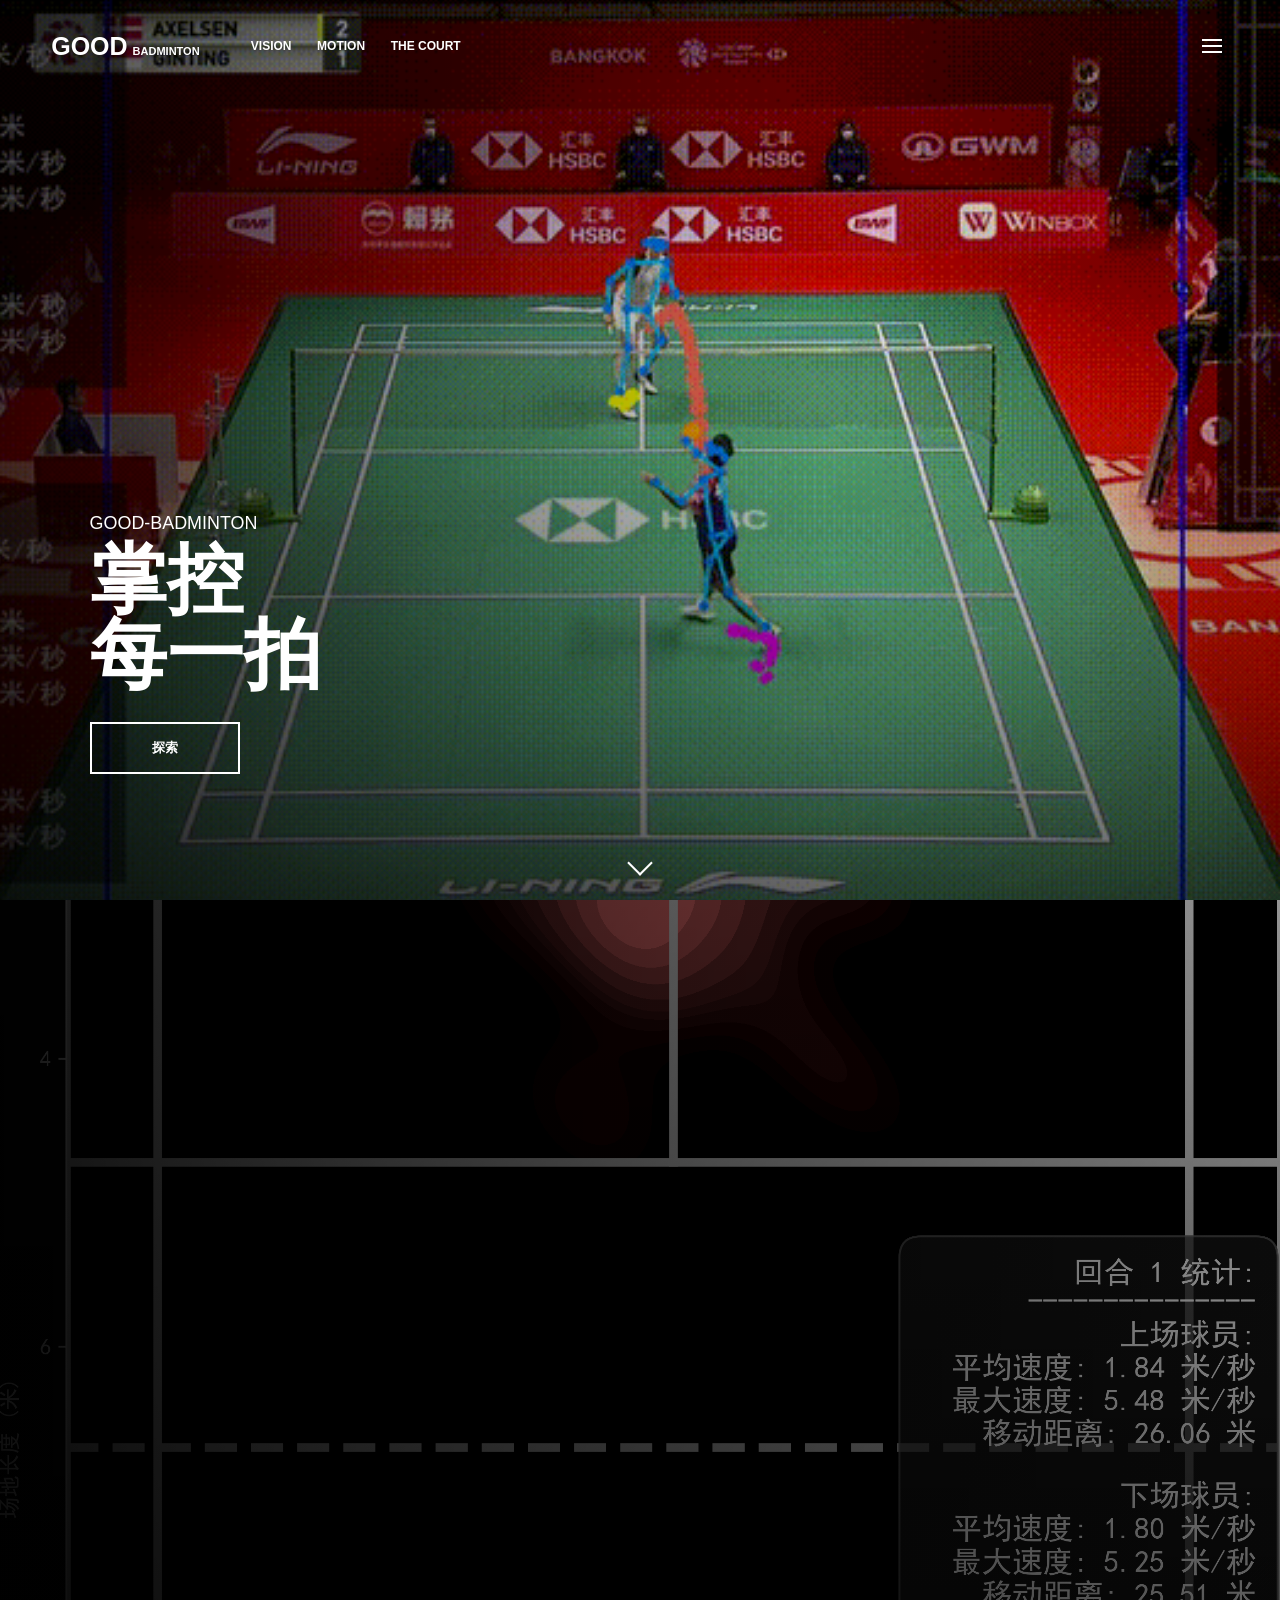
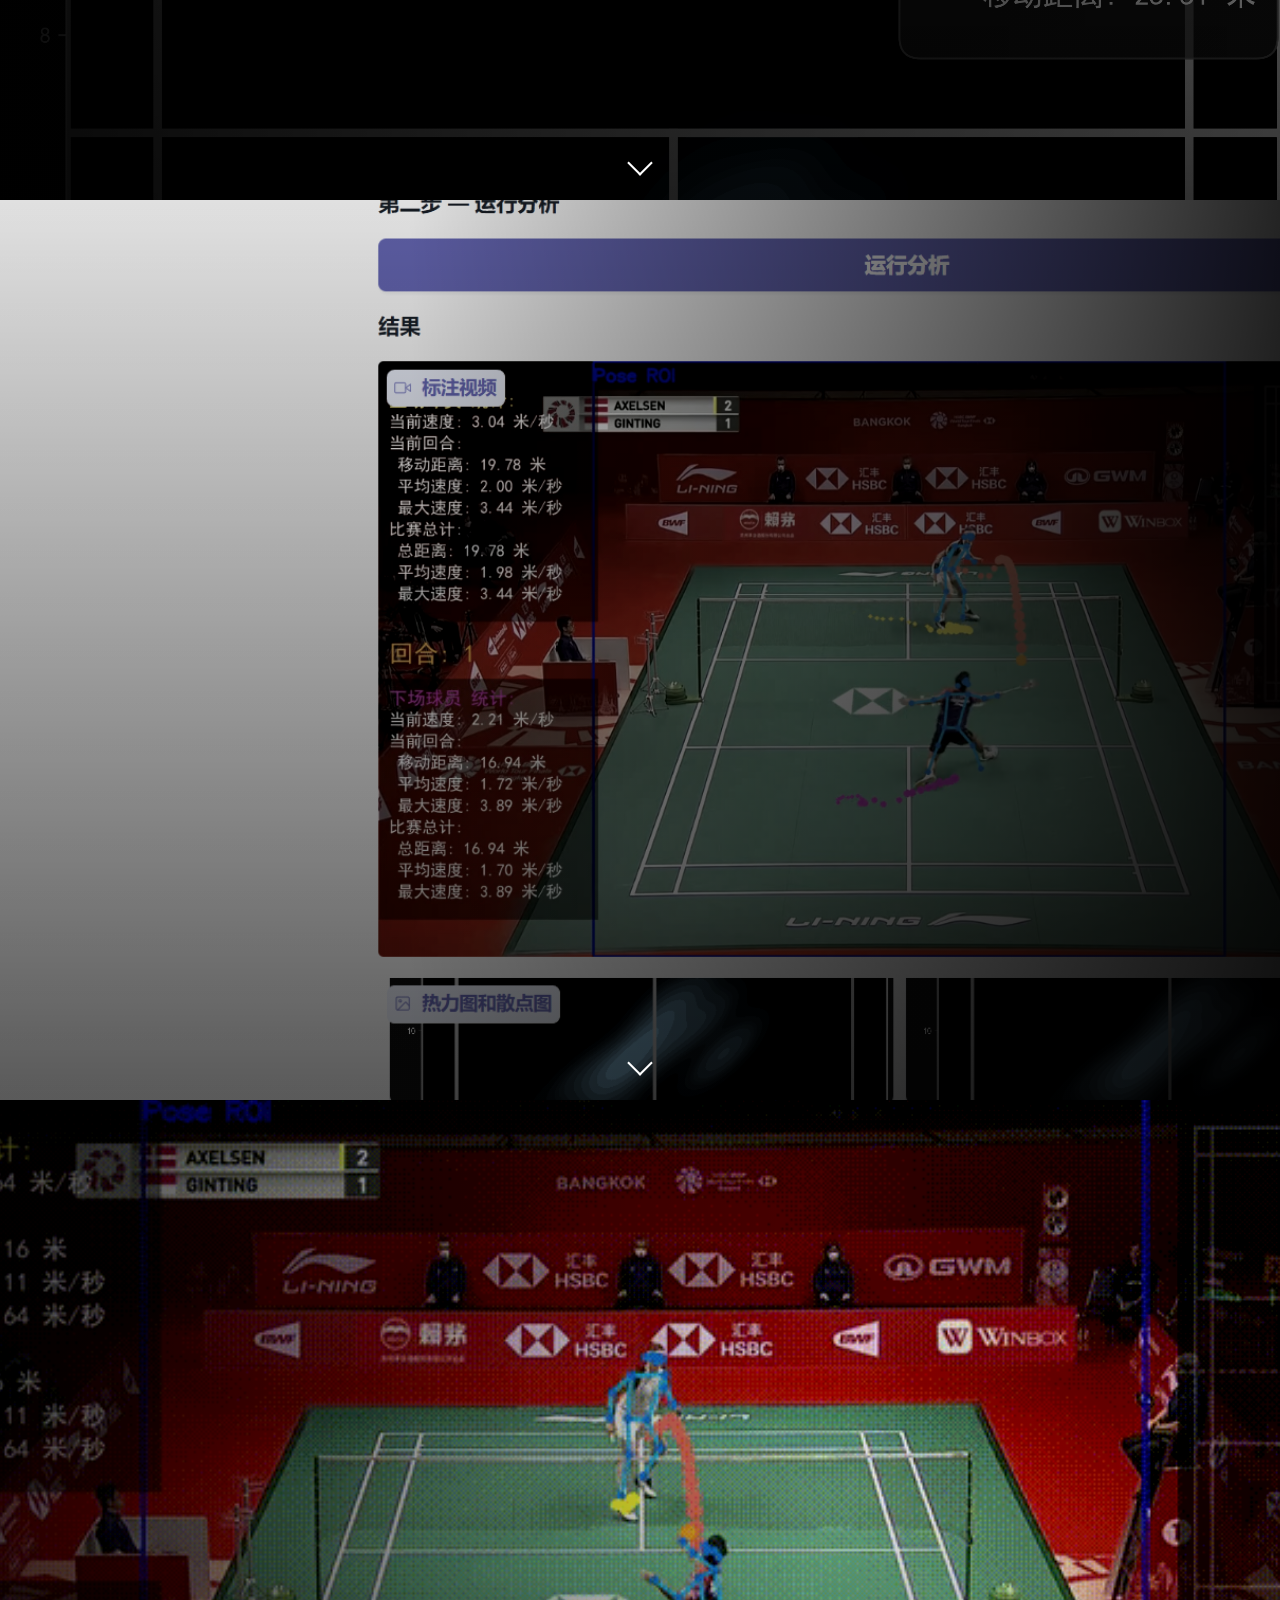
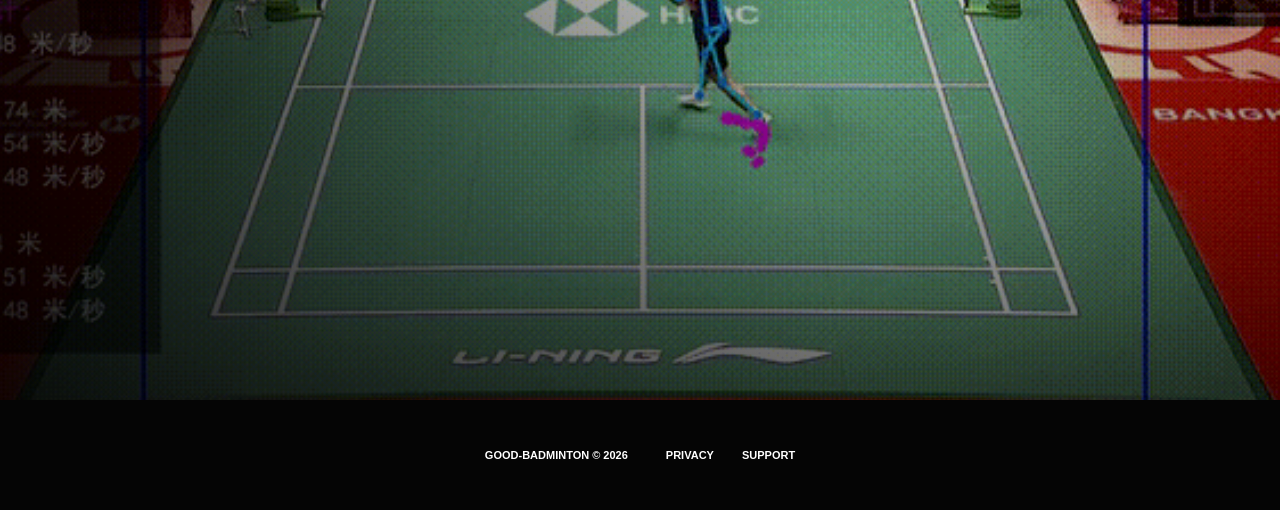
==== commit 50b4fc0c: "fix(website): rebuild landing page with full-screen scenes" ====
--- a/website/index.html
+++ b/website/index.html
@@ -3,70 +3,73 @@
   <head>
     <meta charset="utf-8" />
     <meta name="viewport" content="width=device-width, initial-scale=1" />
-    <meta name="description" content="Good-Badminton — 为每一次挥拍留下答案。" />
-    <title>Good-Badminton | Own The Court</title>
-    <link rel="stylesheet" href="./styles.css" />
+    <meta name="description" content="Good-Badminton — 看见每一次移动。" />
+    <title>Good-Badminton</title>
+    <link rel="stylesheet" href="./landing.css?v=20260711-1" />
   </head>
-  <body class="home-page">
-    <div class="scroll-progress" aria-hidden="true"></div>
-    <header class="site-header home-header">
-      <a class="brand" href="#top" aria-label="Good-Badminton 首页">
-        <span class="brand-mark">GB</span><span>GOOD BADMINTON</span>
-      </a>
-      <nav class="nav-links" aria-label="主导航">
-        <a href="#motion">MOTION</a><a href="#precision">PRECISION</a><a href="#future">FUTURE</a>
+  <body>
+    <header class="header">
+      <a class="logo" href="#home" aria-label="Good-Badminton 首页"><b>GOOD</b><span>BADMINTON</span></a>
+      <nav class="desktop-nav" aria-label="主导航">
+        <a href="#vision">VISION</a><a href="#motion">MOTION</a><a href="#court">THE COURT</a>
       </nav>
+      <button class="menu-button" type="button" aria-label="打开菜单" aria-expanded="false"><i></i><i></i><i></i></button>
     </header>
 
-    <main id="top">
-      <section class="brand-hero scroll-scene">
-        <img class="scene-media hero-visual" src="./assets/demo.gif" alt="羽毛球赛场上的高速对抗" />
-        <div class="scene-overlay"></div>
-        <div class="hero-type" data-parallax="-0.12">
-          <p class="kicker reveal">INTELLIGENCE IN MOTION</p>
-          <h1 class="reveal">OWN<br />THE COURT.</h1>
+    <nav class="menu-panel" aria-label="移动端导航">
+      <a href="#vision">VISION</a><a href="#motion">MOTION</a><a href="#court">THE COURT</a>
+      <a href="./privacy.html">PRIVACY</a><a href="./support.html">SUPPORT</a>
+    </nav>
+
+    <main>
+      <section class="panel hero" id="home">
+        <video class="background" autoplay muted loop playsinline poster="./assets/webui0.png">
+          <source src="./assets/demo.gif" type="image/gif" />
+        </video>
+        <img class="background fallback" src="./assets/demo.gif" alt="羽毛球比赛画面" />
+        <div class="shade"></div>
+        <div class="content">
+          <p>GOOD-BADMINTON</p>
+          <h1>掌控<br />每一拍</h1>
+          <a class="outline-button" href="#vision"><span>探索</span></a>
         </div>
-        <div class="hero-foot reveal"><span>GOOD-BADMINTON / 2026</span><span>SCROLL TO MOVE</span></div>
+        <a class="down" href="#vision" aria-label="向下滚动"></a>
       </section>
 
-      <section class="manifesto" id="motion">
-        <p class="chapter reveal">01 / MOTION</p>
-        <div class="manifesto-copy">
-          <span class="reveal">速度留下残影。</span>
-          <span class="outline reveal">判断决定下一拍。</span>
+      <section class="panel vision" id="vision">
+        <img class="background" src="./assets/match_heatmap.png" alt="球场移动热力视觉" />
+        <div class="shade"></div>
+        <div class="content">
+          <p>SEE WHAT OTHERS MISS</p>
+          <h2>看见<br />隐藏的轨迹</h2>
+          <a class="outline-button" href="#motion"><span>继续</span></a>
         </div>
-        <div class="shuttle-orbit" aria-hidden="true"><span></span></div>
+        <a class="down" href="#motion" aria-label="向下滚动"></a>
       </section>
 
-      <section class="cinema scroll-scene" id="precision">
-        <img class="scene-media cinema-visual" src="./assets/match_heatmap.png" alt="羽毛球运动轨迹视觉" />
-        <div class="scene-overlay red"></div>
-        <div class="cinema-copy" data-parallax="-0.08">
-          <p class="chapter reveal">02 / PRECISION</p>
-          <h2 class="reveal">SEE THE<br />UNSEEN.</h2>
-          <p class="cinema-cn reveal">每一次移动，都有它的方向。</p>
+      <section class="panel motion" id="motion">
+        <img class="background" src="./assets/webui1.png" alt="羽毛球运动分析画面" />
+        <div class="shade"></div>
+        <div class="content right">
+          <p>BUILT FOR MOTION</p>
+          <h2>速度<br />从不等待</h2>
+          <a class="outline-button" href="#court"><span>下一幕</span></a>
         </div>
+        <a class="down" href="#court" aria-label="向下滚动"></a>
       </section>
 
-      <div class="marquee" aria-hidden="true">
-        <div>FASTER / SHARPER / STRONGER / FASTER / SHARPER / STRONGER /</div>
-      </div>
-
-      <section class="future" id="future">
-        <div class="future-grid" aria-hidden="true"></div>
-        <p class="chapter reveal">03 / THE NEXT POINT</p>
-        <h2 class="reveal">下一分，<br />由你定义。</h2>
-        <div class="future-bottom reveal">
-          <p>BEYOND THE LINE.<br />BEYOND THE LIMIT.</p>
-          <a class="round-link" href="#top" aria-label="返回页面顶部">↑</a>
+      <section class="panel court" id="court">
+        <img class="background" src="./assets/demo.gif" alt="羽毛球球场" />
+        <div class="shade"></div>
+        <div class="content">
+          <p>THE NEXT POINT IS YOURS</p>
+          <h2>下一分<br />由你定义</h2>
+          <a class="outline-button" href="#home"><span>返回顶部</span></a>
         </div>
       </section>
     </main>
 
-    <footer class="site-footer brand-footer">
-      <span>© 2026 GOOD-BADMINTON</span>
-      <nav aria-label="页脚导航"><a href="./privacy.html">PRIVACY</a><a href="./support.html">SUPPORT</a></nav>
-    </footer>
-    <script src="./app.js"></script>
+    <footer><span>GOOD-BADMINTON © 2026</span><nav><a href="./privacy.html">PRIVACY</a><a href="./support.html">SUPPORT</a></nav></footer>
+    <script src="./landing.js?v=20260711-1"></script>
   </body>
 </html>
--- a/website/landing.css
+++ b/website/landing.css
@@ -0,0 +1,60 @@
+:root { --white: #fff; --black: #050505; }
+* { box-sizing: border-box; }
+html { scroll-behavior: smooth; background: var(--black); }
+body { margin: 0; overflow-x: hidden; background: var(--black); color: var(--white); font-family: Arial, "Noto Sans SC", "Microsoft YaHei", sans-serif; letter-spacing: 0; }
+a { color: inherit; }
+.header { position: fixed; z-index: 50; top: 0; right: 0; left: 0; display: flex; align-items: center; height: 92px; padding: 0 clamp(24px, 4vw, 64px); transition: background .3s ease; }
+.header.scrolled { background: rgba(0,0,0,.7); backdrop-filter: blur(8px); }
+.logo { display: flex; align-items: baseline; margin-right: clamp(28px, 4vw, 64px); text-decoration: none; white-space: nowrap; }
+.logo b { font-size: 25px; font-weight: 900; }
+.logo span { margin-left: 5px; font-size: 11px; font-weight: 800; }
+.desktop-nav { display: flex; gap: clamp(20px, 2vw, 34px); }
+.desktop-nav a { position: relative; padding: 12px 0; font-size: 12px; font-weight: 800; text-decoration: none; }
+.desktop-nav a::after { content: ""; position: absolute; right: 0; bottom: 6px; left: 0; height: 1px; background: #fff; transform: scaleX(0); transform-origin: right; transition: transform .3s ease; }
+.desktop-nav a:hover::after { transform: scaleX(1); transform-origin: left; }
+.menu-button { width: 32px; height: 32px; display: grid; align-content: center; gap: 4px; margin-left: auto; padding: 5px; border: 0; background: transparent; cursor: pointer; }
+.menu-button i { display: block; width: 20px; height: 2px; background: #fff; transition: transform .25s, opacity .25s; }
+.menu-button.open i:nth-child(1) { transform: translateY(6px) rotate(45deg); }
+.menu-button.open i:nth-child(2) { opacity: 0; }
+.menu-button.open i:nth-child(3) { transform: translateY(-6px) rotate(-45deg); }
+.menu-panel { position: fixed; z-index: 40; inset: 0 0 0 auto; width: min(420px, 100%); display: flex; flex-direction: column; justify-content: center; padding: 90px 44px 40px; background: #050505; transform: translateX(100%); transition: transform .38s ease; }
+.menu-panel.open { transform: translateX(0); }
+.menu-panel a { padding: 18px 0; border-bottom: 1px solid #333; font-size: 18px; font-weight: 800; text-align: right; text-decoration: none; }
+.panel { position: relative; min-height: 100svh; overflow: hidden; background: #111; }
+.background { position: absolute; inset: 0; width: 100%; height: 100%; object-fit: cover; object-position: center; transform: scale(1.025); transition: transform 8s cubic-bezier(.2,.6,.3,1); }
+.panel.active .background { transform: scale(1.1); }
+video.background { display: none; }
+.shade { position: absolute; inset: 0; background: linear-gradient(90deg, rgba(0,0,0,.72) 0%, rgba(0,0,0,.12) 65%), linear-gradient(0deg, rgba(0,0,0,.55), transparent 55%); }
+.vision .background { object-position: center 40%; filter: saturate(.65) contrast(1.2); }
+.vision .shade { background: linear-gradient(90deg, rgba(0,0,0,.9), rgba(0,0,0,.25)), linear-gradient(0deg, rgba(0,0,0,.65), transparent); }
+.motion .background { filter: saturate(.5) contrast(1.12); }
+.motion .shade { background: linear-gradient(270deg, rgba(0,0,0,.86), rgba(0,0,0,.12) 68%), linear-gradient(0deg, rgba(0,0,0,.6), transparent); }
+.court .background { filter: grayscale(.25) contrast(1.1); }
+.content { position: absolute; z-index: 2; left: clamp(24px, 7vw, 112px); bottom: clamp(88px, 14vh, 150px); width: min(620px, calc(100% - 48px)); opacity: 0; transform: translateY(40px); transition: opacity .75s ease .1s, transform .75s ease .1s; }
+.panel.active .content { opacity: 1; transform: translateY(0); }
+.content.right { right: clamp(24px, 7vw, 112px); left: auto; }
+.content p { margin: 0 0 8px; font-size: clamp(16px, 1.4vw, 22px); font-weight: 400; }
+.content h1, .content h2 { margin: 0; font-size: clamp(52px, 6vw, 88px); font-weight: 800; line-height: .98; letter-spacing: 0; }
+.outline-button { position: relative; display: grid; width: 150px; height: 52px; margin-top: 30px; place-items: center; overflow: hidden; border: 2px solid #fff; font-size: 13px; font-weight: 800; text-decoration: none; }
+.outline-button::before { content: ""; position: absolute; inset: 100% 0 0; background: #fff; transition: inset .25s ease; }
+.outline-button:hover::before { inset: 0; }
+.outline-button span { position: relative; z-index: 1; }
+.outline-button:hover span { color: #000; }
+.down { position: absolute; z-index: 3; bottom: 28px; left: 50%; width: 18px; height: 18px; border-right: 2px solid #fff; border-bottom: 2px solid #fff; transform: translateX(-50%) rotate(45deg); animation: bounce 1.8s infinite; }
+@keyframes bounce { 0%,100% { margin-bottom: 8px; opacity: .4; } 50% { margin-bottom: 0; opacity: 1; } }
+footer { min-height: 110px; display: flex; align-items: center; justify-content: center; gap: 38px; padding: 30px 24px; background: #050505; font-size: 11px; font-weight: 800; }
+footer nav { display: flex; gap: 28px; }
+footer a { text-decoration: none; }
+@media (max-width: 720px) {
+  .header { height: 74px; padding: 0 20px; }
+  .logo b { font-size: 21px; }
+  .desktop-nav { display: none; }
+  .content, .content.right { right: auto; bottom: 90px; left: 22px; width: calc(100% - 44px); }
+  .content p { font-size: 14px; }
+  .content h1, .content h2 { font-size: clamp(48px, 14vw, 68px); }
+  .outline-button { width: 138px; height: 48px; }
+  .vision .background { object-position: 48% center; }
+  .motion .background { object-position: 45% center; }
+  footer { flex-direction: column; gap: 18px; }
+}
+@media (prefers-reduced-motion: reduce) { html { scroll-behavior: auto; } .background, .content, .menu-panel { transition: none; } .down { animation: none; } }
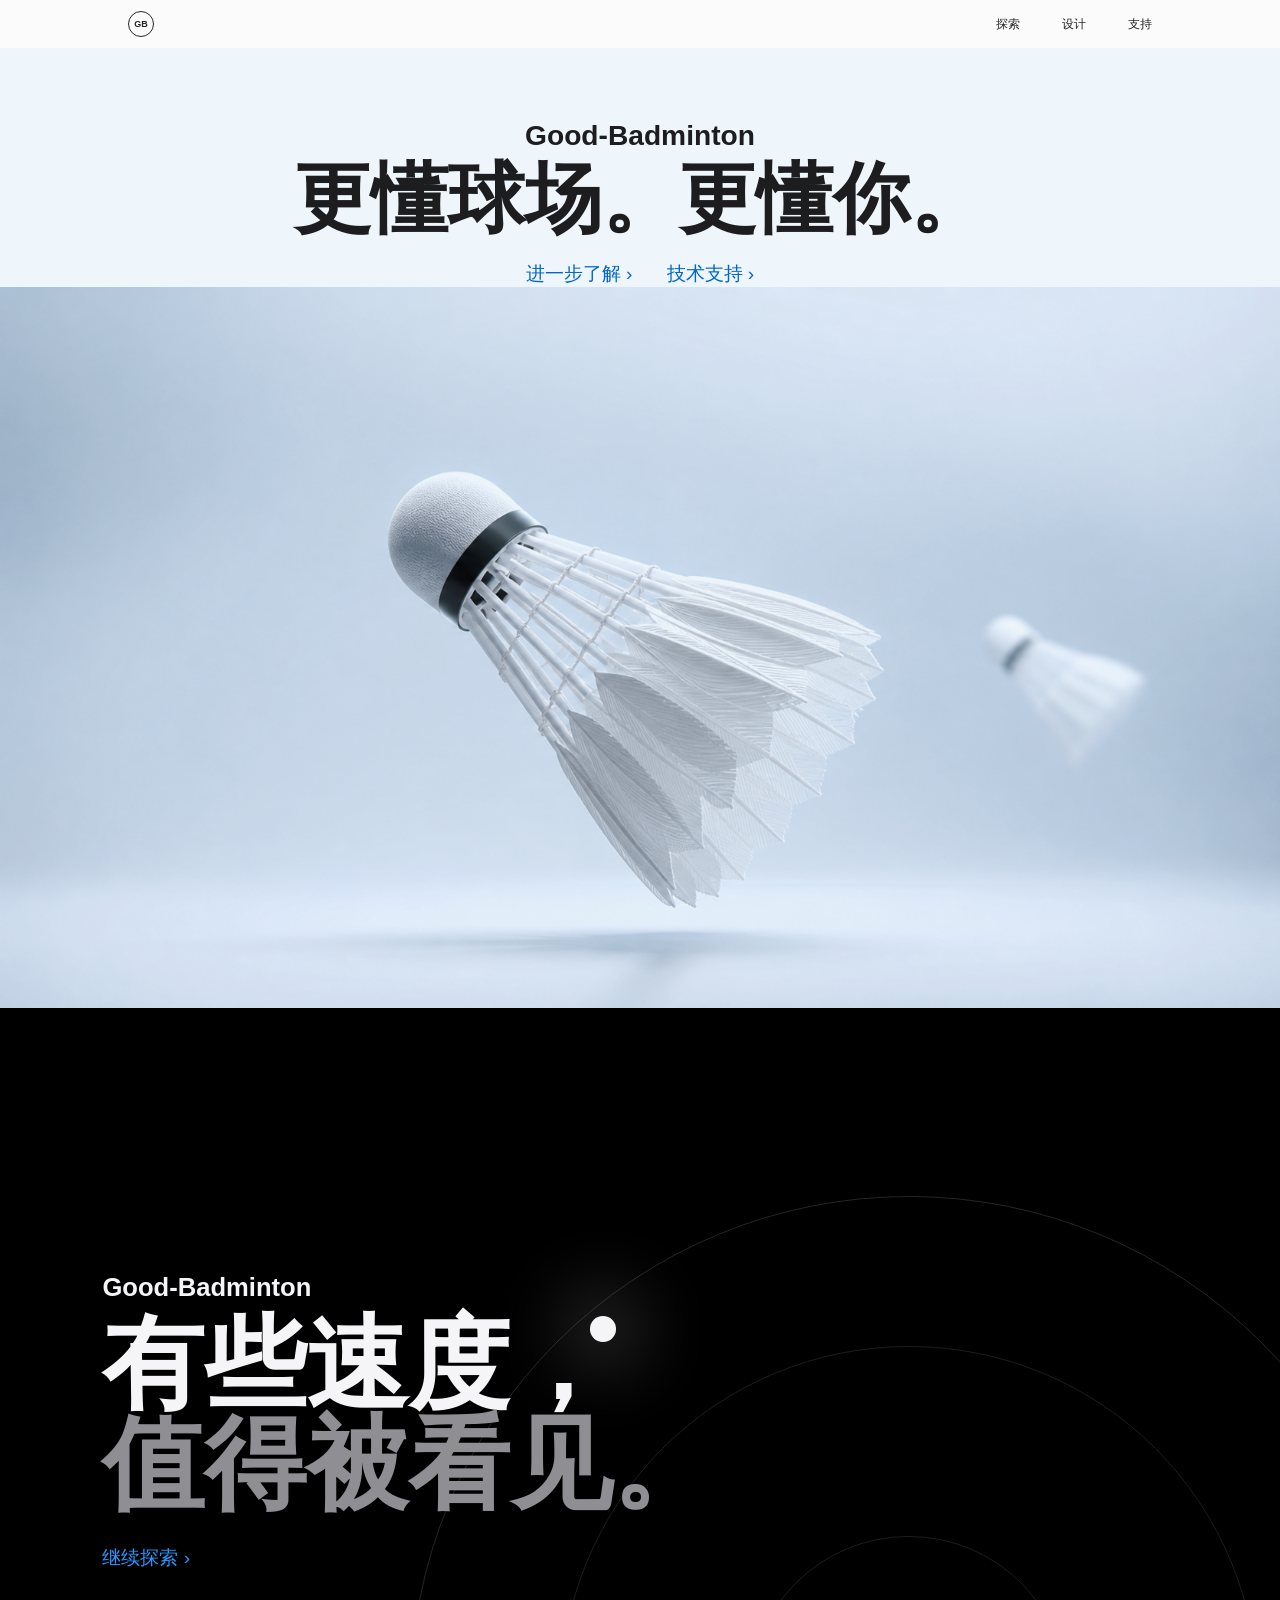
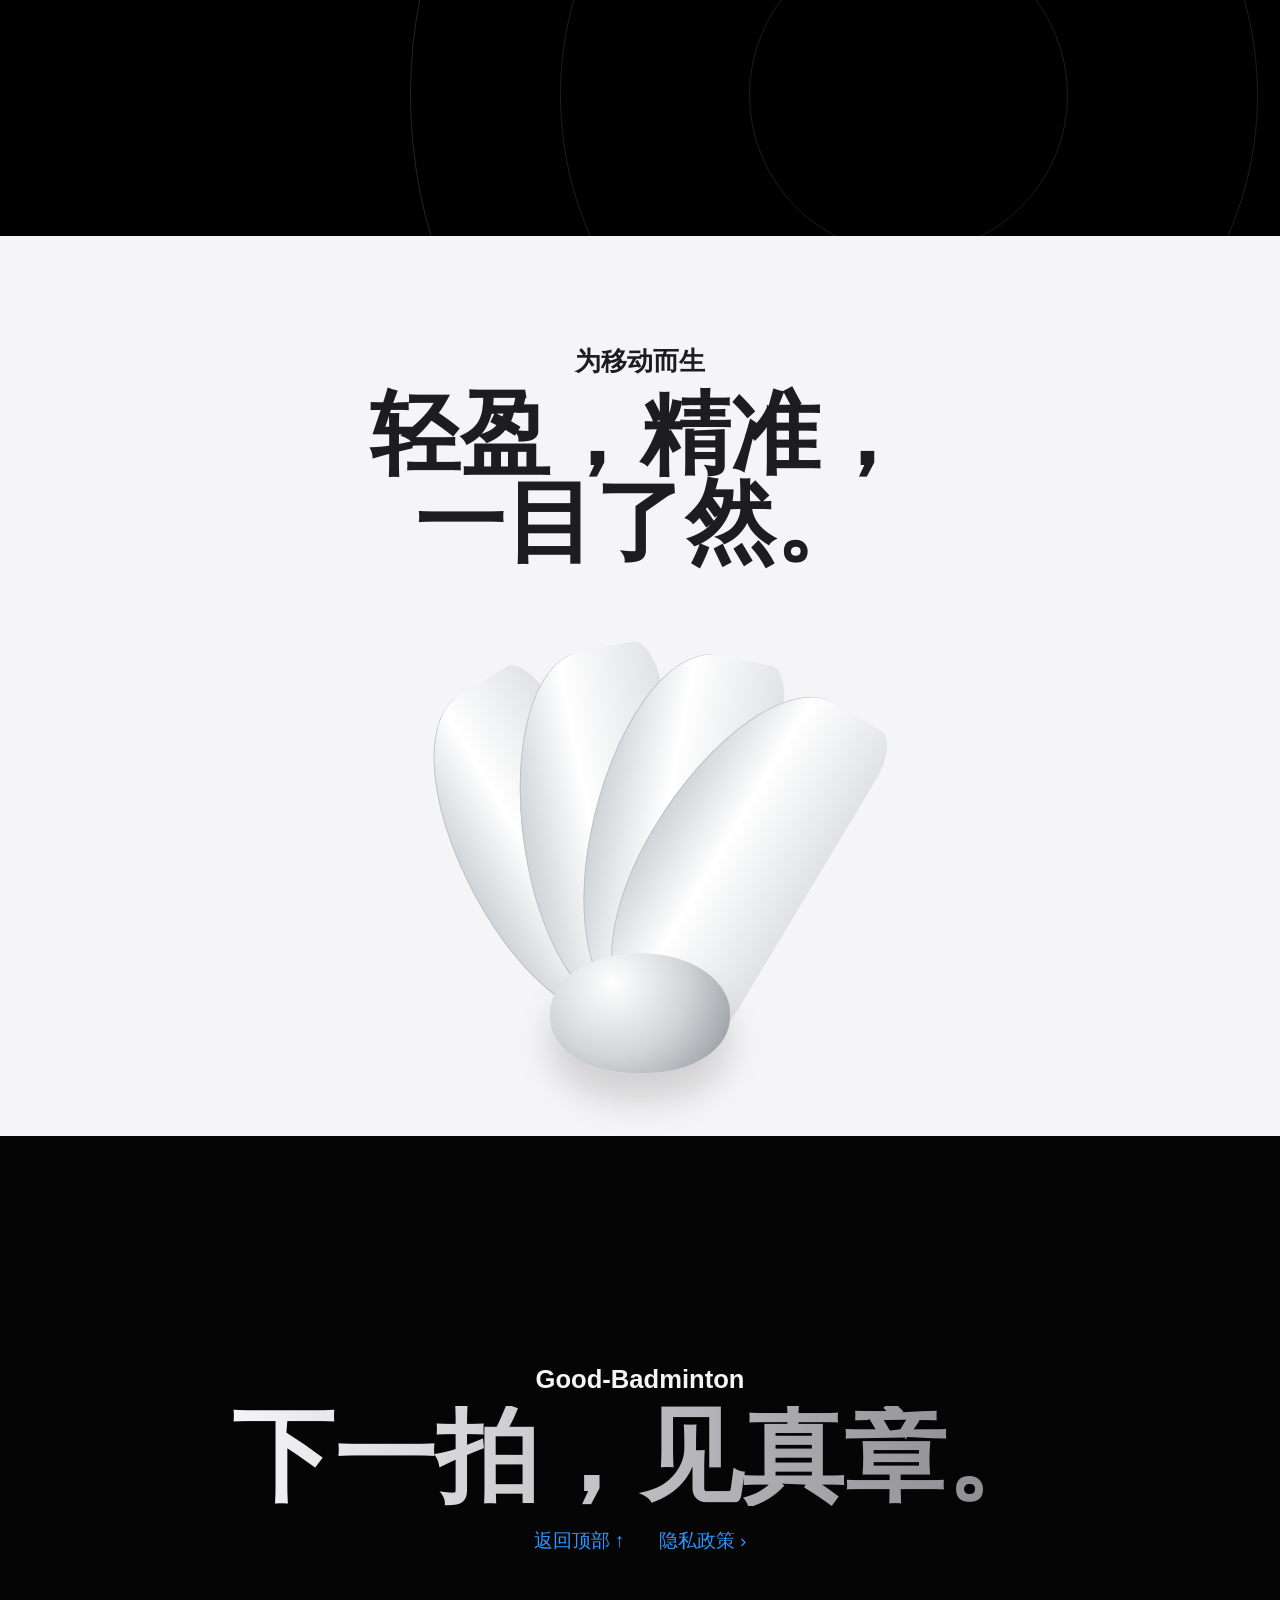
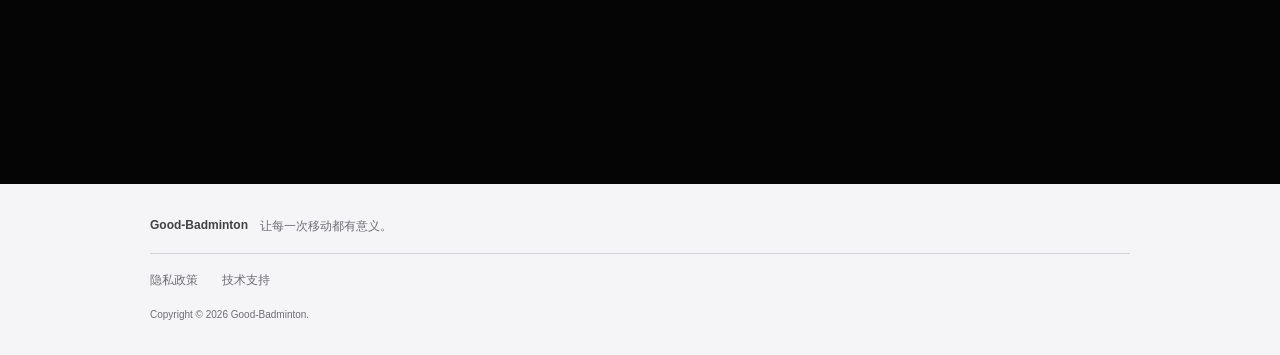
==== commit 898787b9: "feat(website): redesign landing page as premium product showcase" ====
--- a/website/index.html
+++ b/website/index.html
@@ -3,73 +3,55 @@
   <head>
     <meta charset="utf-8" />
     <meta name="viewport" content="width=device-width, initial-scale=1" />
-    <meta name="description" content="Good-Badminton — 看见每一次移动。" />
+    <meta name="description" content="Good-Badminton — 看见球场上的每一次移动。" />
     <title>Good-Badminton</title>
-    <link rel="stylesheet" href="./landing.css?v=20260711-1" />
+    <link rel="stylesheet" href="./landing-apple.css?v=20260711-1" />
   </head>
   <body>
-    <header class="header">
-      <a class="logo" href="#home" aria-label="Good-Badminton 首页"><b>GOOD</b><span>BADMINTON</span></a>
-      <nav class="desktop-nav" aria-label="主导航">
-        <a href="#vision">VISION</a><a href="#motion">MOTION</a><a href="#court">THE COURT</a>
-      </nav>
-      <button class="menu-button" type="button" aria-label="打开菜单" aria-expanded="false"><i></i><i></i><i></i></button>
+    <header class="global-nav">
+      <a class="symbol" href="#top" aria-label="Good-Badminton 首页">GB</a>
+      <nav aria-label="主导航"><a href="#vision">探索</a><a href="#design">设计</a><a href="./support.html">支持</a></nav>
     </header>
 
-    <nav class="menu-panel" aria-label="移动端导航">
-      <a href="#vision">VISION</a><a href="#motion">MOTION</a><a href="#court">THE COURT</a>
-      <a href="./privacy.html">PRIVACY</a><a href="./support.html">SUPPORT</a>
-    </nav>
-
-    <main>
-      <section class="panel hero" id="home">
-        <video class="background" autoplay muted loop playsinline poster="./assets/webui0.png">
-          <source src="./assets/demo.gif" type="image/gif" />
-        </video>
-        <img class="background fallback" src="./assets/demo.gif" alt="羽毛球比赛画面" />
-        <div class="shade"></div>
-        <div class="content">
-          <p>GOOD-BADMINTON</p>
-          <h1>掌控<br />每一拍</h1>
-          <a class="outline-button" href="#vision"><span>探索</span></a>
+    <main id="top">
+      <section class="hero light-section">
+        <div class="headline reveal">
+          <p class="product-name">Good-Badminton</p>
+          <h1>更懂球场。更懂你。</h1>
+          <div class="links"><a href="#vision">进一步了解 ›</a><a href="./support.html">技术支持 ›</a></div>
         </div>
-        <a class="down" href="#vision" aria-label="向下滚动"></a>
+        <img class="hero-product" src="./assets/shuttle-hero-v1.png" alt="悬浮于浅色空间中的白色羽毛球" />
       </section>
 
-      <section class="panel vision" id="vision">
-        <img class="background" src="./assets/match_heatmap.png" alt="球场移动热力视觉" />
-        <div class="shade"></div>
-        <div class="content">
-          <p>SEE WHAT OTHERS MISS</p>
-          <h2>看见<br />隐藏的轨迹</h2>
-          <a class="outline-button" href="#motion"><span>继续</span></a>
+      <section class="statement dark-section" id="vision">
+        <div class="statement-copy reveal">
+          <p>Good-Badminton</p>
+          <h2>有些速度，<br /><span>值得被看见。</span></h2>
+          <a href="#design">继续探索 ›</a>
         </div>
-        <a class="down" href="#motion" aria-label="向下滚动"></a>
+        <div class="orbital" aria-hidden="true"><i></i><i></i><span></span></div>
       </section>
 
-      <section class="panel motion" id="motion">
-        <img class="background" src="./assets/webui1.png" alt="羽毛球运动分析画面" />
-        <div class="shade"></div>
-        <div class="content right">
-          <p>BUILT FOR MOTION</p>
-          <h2>速度<br />从不等待</h2>
-          <a class="outline-button" href="#court"><span>下一幕</span></a>
+      <section class="detail light-section" id="design">
+        <div class="detail-copy reveal">
+          <p>为移动而生</p>
+          <h2>轻盈，精准，<br />一目了然。</h2>
         </div>
-        <a class="down" href="#court" aria-label="向下滚动"></a>
+        <div class="shuttle-detail reveal" aria-hidden="true">
+          <div class="cork"></div><div class="feather f1"></div><div class="feather f2"></div><div class="feather f3"></div><div class="feather f4"></div>
+        </div>
       </section>
 
-      <section class="panel court" id="court">
-        <img class="background" src="./assets/demo.gif" alt="羽毛球球场" />
-        <div class="shade"></div>
-        <div class="content">
-          <p>THE NEXT POINT IS YOURS</p>
-          <h2>下一分<br />由你定义</h2>
-          <a class="outline-button" href="#home"><span>返回顶部</span></a>
+      <section class="closing dark-section">
+        <div class="closing-copy reveal">
+          <p>Good-Badminton</p>
+          <h2>下一拍，见真章。</h2>
+          <div class="links"><a href="#top">返回顶部 ↑</a><a href="./privacy.html">隐私政策 ›</a></div>
         </div>
       </section>
     </main>
 
-    <footer><span>GOOD-BADMINTON © 2026</span><nav><a href="./privacy.html">PRIVACY</a><a href="./support.html">SUPPORT</a></nav></footer>
-    <script src="./landing.js?v=20260711-1"></script>
+    <footer><div><strong>Good-Badminton</strong><span>让每一次移动都有意义。</span></div><nav><a href="./privacy.html">隐私政策</a><a href="./support.html">技术支持</a></nav><small>Copyright © 2026 Good-Badminton.</small></footer>
+    <script src="./landing-apple.js?v=20260711-1"></script>
   </body>
 </html>
--- a/website/landing-apple.css
+++ b/website/landing-apple.css
@@ -0,0 +1,62 @@
+:root { --ink: #1d1d1f; --blue: #06c; --soft: #f5f5f7; }
+* { box-sizing: border-box; }
+html { scroll-behavior: smooth; }
+body { margin: 0; background: #fff; color: var(--ink); font-family: -apple-system, BlinkMacSystemFont, "SF Pro Display", "Noto Sans SC", "Microsoft YaHei", sans-serif; letter-spacing: 0; }
+a { color: inherit; }
+.global-nav { position: sticky; z-index: 50; top: 0; height: 48px; display: flex; align-items: center; justify-content: space-between; padding: 0 max(22px, calc((100vw - 1024px) / 2)); background: rgba(250,250,252,.82); color: #252527; backdrop-filter: saturate(180%) blur(20px); }
+.symbol { display: grid; width: 26px; height: 26px; place-items: center; border: 1.5px solid #252527; border-radius: 50%; font-size: 9px; font-weight: 800; text-decoration: none; }
+.global-nav nav { display: flex; gap: clamp(22px, 4vw, 42px); }
+.global-nav nav a { font-size: 12px; text-decoration: none; }
+.global-nav nav a:hover { color: var(--blue); }
+.light-section, .dark-section { position: relative; overflow: hidden; }
+.hero { min-height: calc(100svh - 48px); display: flex; flex-direction: column; align-items: center; background: #eef5fb; text-align: center; }
+.headline { position: relative; z-index: 2; padding: clamp(54px, 8vh, 88px) 20px 0; }
+.product-name { margin: 0 0 6px; font-size: clamp(22px, 2.2vw, 32px); font-weight: 650; }
+h1, h2, p { letter-spacing: 0; }
+h1 { margin: 0; font-size: clamp(46px, 6vw, 82px); font-weight: 700; line-height: 1.06; }
+.links { display: flex; justify-content: center; gap: 34px; margin-top: 22px; }
+.links a, .statement-copy > a { color: var(--blue); font-size: clamp(17px, 1.5vw, 21px); text-decoration: none; }
+.links a:hover, .statement-copy > a:hover { text-decoration: underline; }
+.hero-product { width: 100%; min-height: 420px; flex: 1; display: block; object-fit: cover; object-position: center; mix-blend-mode: multiply; }
+.statement { min-height: 92svh; display: grid; align-items: center; padding: 11vh clamp(24px, 8vw, 130px); background: #000; color: #f5f5f7; }
+.statement-copy { position: relative; z-index: 2; max-width: 950px; }
+.statement-copy p, .detail-copy p, .closing-copy p { margin: 0 0 12px; font-size: clamp(20px, 2vw, 28px); font-weight: 600; }
+.statement h2, .detail h2, .closing h2 { margin: 0; font-size: clamp(54px, 8vw, 118px); font-weight: 700; line-height: .98; }
+.statement h2 span { color: #8e8e93; }
+.statement-copy > a { display: inline-block; margin-top: 30px; color: #2997ff; }
+.orbital { position: absolute; right: -10vw; bottom: -28vw; width: min(78vw, 1000px); aspect-ratio: 1; border: 1px solid #252525; border-radius: 50%; }
+.orbital i { position: absolute; inset: 15%; border: 1px solid #1d1d1f; border-radius: 50%; }
+.orbital i:nth-child(2) { inset: 34%; }
+.orbital span { position: absolute; top: 12%; left: 18%; width: clamp(16px, 2vw, 28px); aspect-ratio: 1; border-radius: 50%; background: #f5f5f7; box-shadow: 0 0 70px 25px rgba(255,255,255,.18); }
+.detail { min-height: 100svh; display: flex; flex-direction: column; align-items: center; justify-content: space-between; padding: 12vh 24px 0; background: var(--soft); text-align: center; }
+.detail-copy { position: relative; z-index: 2; }
+.detail h2 { font-size: clamp(52px, 7vw, 104px); }
+.shuttle-detail { position: relative; width: min(720px, 88vw); height: min(52vw, 520px); transform: translateY(12%); }
+.cork { position: absolute; z-index: 3; bottom: 12%; left: 50%; width: 25%; aspect-ratio: 1.5; border-radius: 50% 50% 46% 46%; background: radial-gradient(circle at 35% 25%, #fff, #d2d5d8 50%, #8c9095); transform: translateX(-50%); box-shadow: 0 28px 35px rgba(0,0,0,.15); }
+.feather { position: absolute; bottom: 24%; left: 50%; width: 23%; height: 70%; border-radius: 80% 18% 20% 65%; background: linear-gradient(90deg, #cfd3d7, #fff 42%, #e0e2e5); transform-origin: bottom center; box-shadow: inset 1px 0 #bec2c6; }
+.f1 { transform: translateX(-50%) rotate(-31deg); }.f2 { transform: translateX(-50%) rotate(-11deg); }.f3 { transform: translateX(-50%) rotate(11deg); }.f4 { transform: translateX(-50%) rotate(31deg); }
+.closing { min-height: 72svh; display: grid; place-items: center; padding: 80px 24px; background: #050505; color: #f5f5f7; text-align: center; }
+.closing h2 { background: linear-gradient(90deg, #f5f5f7, #86868b); -webkit-background-clip: text; color: transparent; }
+.closing .links a { color: #2997ff; }
+footer { padding: 34px max(22px, calc((100vw - 980px) / 2)); background: var(--soft); color: #6e6e73; font-size: 12px; }
+footer > div { display: flex; gap: 12px; padding-bottom: 18px; border-bottom: 1px solid #d2d2d7; }
+footer strong { color: #424245; }
+footer nav { display: flex; gap: 24px; padding: 18px 0; }
+footer a { text-decoration: none; } footer a:hover { text-decoration: underline; }
+.reveal { opacity: 0; transform: translateY(28px); transition: opacity .8s ease, transform .8s ease; }
+.reveal.visible { opacity: 1; transform: translateY(0); }
+@media (max-width: 600px) {
+  .global-nav { padding: 0 18px; }
+  .global-nav nav { gap: 18px; }
+  .headline { padding-top: 48px; }
+  h1 { font-size: 44px; }
+  .links { gap: 22px; margin-top: 16px; }
+  .hero-product { min-height: 430px; object-position: 43% center; }
+  .statement { min-height: 78svh; padding: 90px 24px; }
+  .statement h2, .detail h2, .closing h2 { font-size: 50px; }
+  .detail { min-height: 82svh; padding-top: 90px; }
+  .shuttle-detail { height: 360px; width: 100%; }
+  .closing { min-height: 60svh; }
+  footer > div { flex-direction: column; }
+}
+@media (prefers-reduced-motion: reduce) { html { scroll-behavior: auto; } .reveal { opacity: 1; transform: none; transition: none; } }
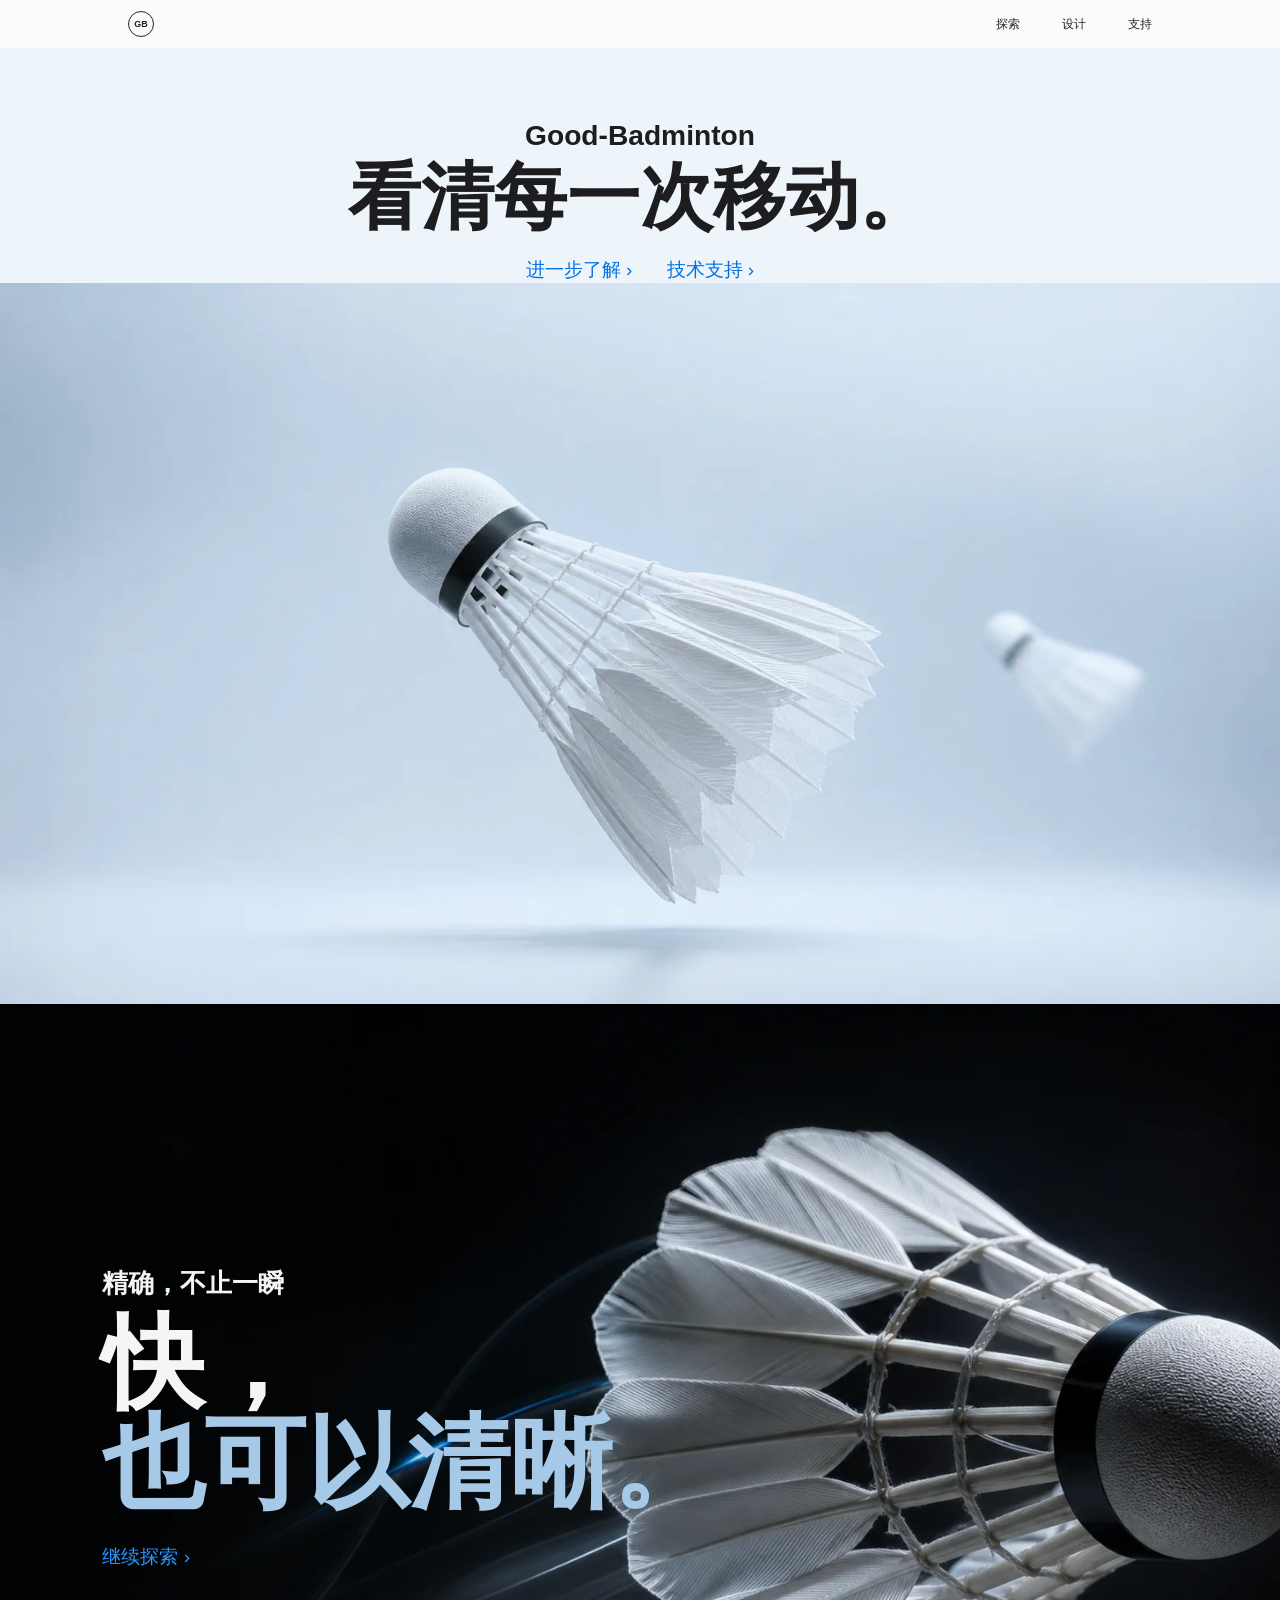
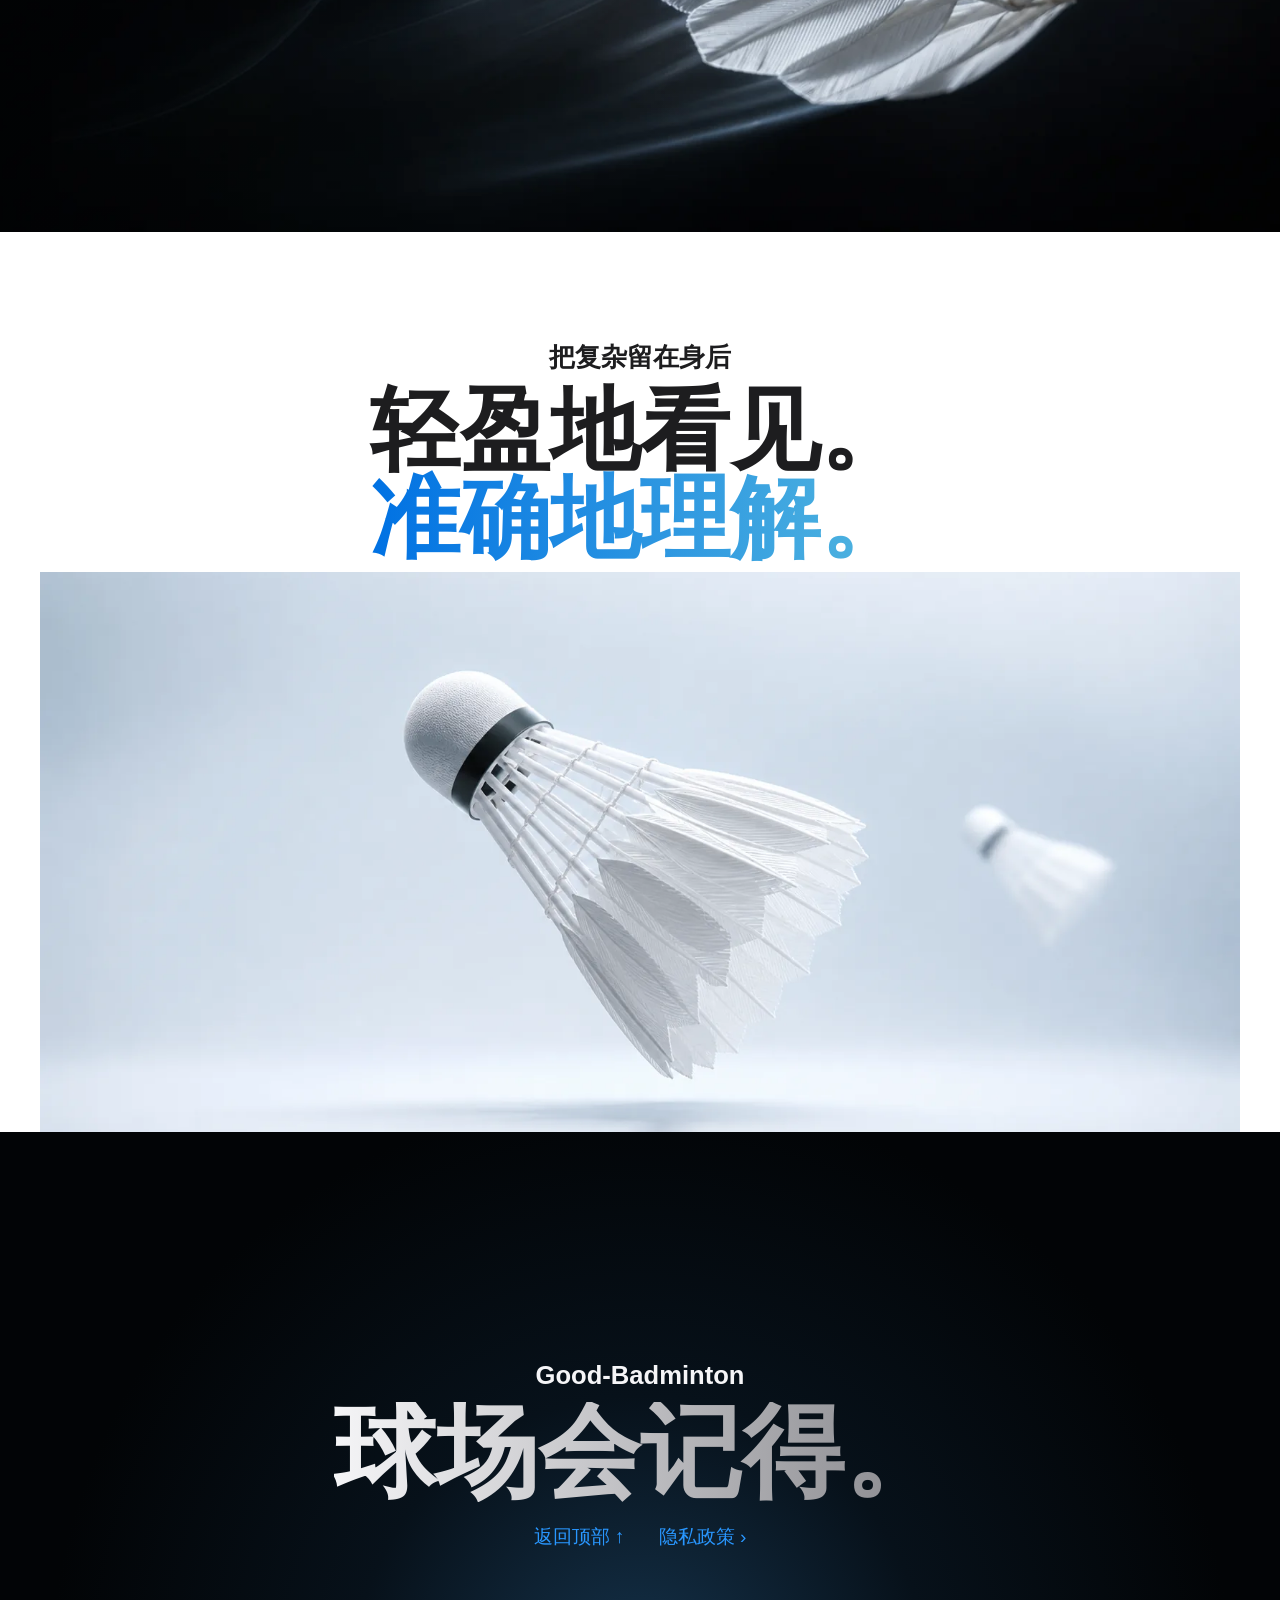
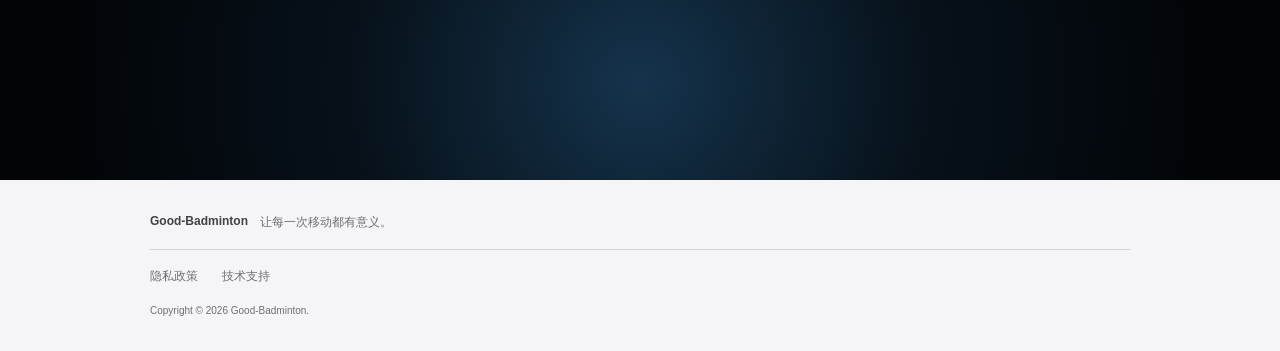
==== commit 1f6e0455: "feat(website): refine product visuals and brand copy" ====
--- a/website/index.html
+++ b/website/index.html
@@ -5,7 +5,7 @@
     <meta name="viewport" content="width=device-width, initial-scale=1" />
     <meta name="description" content="Good-Badminton — 看见球场上的每一次移动。" />
     <title>Good-Badminton</title>
-    <link rel="stylesheet" href="./landing-apple.css?v=20260711-1" />
+    <link rel="stylesheet" href="./landing-apple.css?v=20260711-2" />
   </head>
   <body>
     <header class="global-nav">
@@ -17,35 +17,33 @@
       <section class="hero light-section">
         <div class="headline reveal">
           <p class="product-name">Good-Badminton</p>
-          <h1>更懂球场。更懂你。</h1>
+          <h1>看清每一次移动。</h1>
           <div class="links"><a href="#vision">进一步了解 ›</a><a href="./support.html">技术支持 ›</a></div>
         </div>
-        <img class="hero-product" src="./assets/shuttle-hero-v1.png" alt="悬浮于浅色空间中的白色羽毛球" />
+        <img class="hero-product" src="./assets/shuttle-hero-v1.webp" alt="悬浮于浅色空间中的白色羽毛球" />
       </section>
 
       <section class="statement dark-section" id="vision">
+        <img class="dark-product" src="./assets/shuttle-dark-v1.webp" alt="深色空间中的羽毛球细节" />
         <div class="statement-copy reveal">
-          <p>Good-Badminton</p>
-          <h2>有些速度，<br /><span>值得被看见。</span></h2>
+          <p>精确，不止一瞬</p>
+          <h2>快，<br /><span>也可以清晰。</span></h2>
           <a href="#design">继续探索 ›</a>
         </div>
-        <div class="orbital" aria-hidden="true"><i></i><i></i><span></span></div>
       </section>
 
       <section class="detail light-section" id="design">
         <div class="detail-copy reveal">
-          <p>为移动而生</p>
-          <h2>轻盈，精准，<br />一目了然。</h2>
+          <p>把复杂留在身后</p>
+          <h2>轻盈地看见。<br /><span>准确地理解。</span></h2>
         </div>
-        <div class="shuttle-detail reveal" aria-hidden="true">
-          <div class="cork"></div><div class="feather f1"></div><div class="feather f2"></div><div class="feather f3"></div><div class="feather f4"></div>
-        </div>
+        <img class="detail-product reveal" src="./assets/shuttle-hero-v1.webp" alt="白色羽毛球的羽毛细节" />
       </section>
 
       <section class="closing dark-section">
         <div class="closing-copy reveal">
           <p>Good-Badminton</p>
-          <h2>下一拍，见真章。</h2>
+          <h2>球场会记得。</h2>
           <div class="links"><a href="#top">返回顶部 ↑</a><a href="./privacy.html">隐私政策 ›</a></div>
         </div>
       </section>
--- a/website/landing-apple.css
+++ b/website/landing-apple.css
@@ -1,4 +1,4 @@
-:root { --ink: #1d1d1f; --blue: #06c; --soft: #f5f5f7; }
+:root { --ink: #1d1d1f; --blue: #0071e3; --blue-bright: #2997ff; --soft: #f5f5f7; --ice: #edf5fb; }
 * { box-sizing: border-box; }
 html { scroll-behavior: smooth; }
 body { margin: 0; background: #fff; color: var(--ink); font-family: -apple-system, BlinkMacSystemFont, "SF Pro Display", "Noto Sans SC", "Microsoft YaHei", sans-serif; letter-spacing: 0; }
@@ -9,33 +9,29 @@
 .global-nav nav a { font-size: 12px; text-decoration: none; }
 .global-nav nav a:hover { color: var(--blue); }
 .light-section, .dark-section { position: relative; overflow: hidden; }
-.hero { min-height: calc(100svh - 48px); display: flex; flex-direction: column; align-items: center; background: #eef5fb; text-align: center; }
+.hero { min-height: calc(100svh - 48px); display: flex; flex-direction: column; align-items: center; background: var(--ice); text-align: center; }
 .headline { position: relative; z-index: 2; padding: clamp(54px, 8vh, 88px) 20px 0; }
 .product-name { margin: 0 0 6px; font-size: clamp(22px, 2.2vw, 32px); font-weight: 650; }
 h1, h2, p { letter-spacing: 0; }
-h1 { margin: 0; font-size: clamp(46px, 6vw, 82px); font-weight: 700; line-height: 1.06; }
+h1 { margin: 0; font-size: clamp(46px, 5.7vw, 78px); font-weight: 700; line-height: 1.06; }
 .links { display: flex; justify-content: center; gap: 34px; margin-top: 22px; }
 .links a, .statement-copy > a { color: var(--blue); font-size: clamp(17px, 1.5vw, 21px); text-decoration: none; }
 .links a:hover, .statement-copy > a:hover { text-decoration: underline; }
 .hero-product { width: 100%; min-height: 420px; flex: 1; display: block; object-fit: cover; object-position: center; mix-blend-mode: multiply; }
-.statement { min-height: 92svh; display: grid; align-items: center; padding: 11vh clamp(24px, 8vw, 130px); background: #000; color: #f5f5f7; }
+.statement { min-height: 92svh; display: grid; align-items: center; padding: 11vh clamp(24px, 8vw, 130px); background: #020406; color: #f5f5f7; }
+.dark-product { position: absolute; inset: 0; width: 100%; height: 100%; object-fit: cover; object-position: center; }
+.statement::after { content: ""; position: absolute; inset: 0; background: linear-gradient(90deg, rgba(0,0,0,.32), transparent 56%); }
 .statement-copy { position: relative; z-index: 2; max-width: 950px; }
 .statement-copy p, .detail-copy p, .closing-copy p { margin: 0 0 12px; font-size: clamp(20px, 2vw, 28px); font-weight: 600; }
 .statement h2, .detail h2, .closing h2 { margin: 0; font-size: clamp(54px, 8vw, 118px); font-weight: 700; line-height: .98; }
-.statement h2 span { color: #8e8e93; }
-.statement-copy > a { display: inline-block; margin-top: 30px; color: #2997ff; }
-.orbital { position: absolute; right: -10vw; bottom: -28vw; width: min(78vw, 1000px); aspect-ratio: 1; border: 1px solid #252525; border-radius: 50%; }
-.orbital i { position: absolute; inset: 15%; border: 1px solid #1d1d1f; border-radius: 50%; }
-.orbital i:nth-child(2) { inset: 34%; }
-.orbital span { position: absolute; top: 12%; left: 18%; width: clamp(16px, 2vw, 28px); aspect-ratio: 1; border-radius: 50%; background: #f5f5f7; box-shadow: 0 0 70px 25px rgba(255,255,255,.18); }
-.detail { min-height: 100svh; display: flex; flex-direction: column; align-items: center; justify-content: space-between; padding: 12vh 24px 0; background: var(--soft); text-align: center; }
+.statement h2 span { color: #a7c9e8; }
+.statement-copy > a { display: inline-block; margin-top: 30px; color: var(--blue-bright); }
+.detail { min-height: 100svh; display: flex; flex-direction: column; align-items: center; justify-content: space-between; padding: 12vh 24px 0; background: #fff; text-align: center; }
 .detail-copy { position: relative; z-index: 2; }
 .detail h2 { font-size: clamp(52px, 7vw, 104px); }
-.shuttle-detail { position: relative; width: min(720px, 88vw); height: min(52vw, 520px); transform: translateY(12%); }
-.cork { position: absolute; z-index: 3; bottom: 12%; left: 50%; width: 25%; aspect-ratio: 1.5; border-radius: 50% 50% 46% 46%; background: radial-gradient(circle at 35% 25%, #fff, #d2d5d8 50%, #8c9095); transform: translateX(-50%); box-shadow: 0 28px 35px rgba(0,0,0,.15); }
-.feather { position: absolute; bottom: 24%; left: 50%; width: 23%; height: 70%; border-radius: 80% 18% 20% 65%; background: linear-gradient(90deg, #cfd3d7, #fff 42%, #e0e2e5); transform-origin: bottom center; box-shadow: inset 1px 0 #bec2c6; }
-.f1 { transform: translateX(-50%) rotate(-31deg); }.f2 { transform: translateX(-50%) rotate(-11deg); }.f3 { transform: translateX(-50%) rotate(11deg); }.f4 { transform: translateX(-50%) rotate(31deg); }
-.closing { min-height: 72svh; display: grid; place-items: center; padding: 80px 24px; background: #050505; color: #f5f5f7; text-align: center; }
+.detail h2 span { background: linear-gradient(90deg, #0071e3, #53b7df); -webkit-background-clip: text; color: transparent; }
+.detail-product { display: block; width: min(1200px, 100vw); height: min(54vw, 560px); object-fit: cover; object-position: center 64%; mix-blend-mode: multiply; }
+.closing { min-height: 72svh; display: grid; place-items: center; padding: 80px 24px; background: radial-gradient(circle at 50% 85%, #15334c 0, #07111a 34%, #020406 70%); color: #f5f5f7; text-align: center; }
 .closing h2 { background: linear-gradient(90deg, #f5f5f7, #86868b); -webkit-background-clip: text; color: transparent; }
 .closing .links a { color: #2997ff; }
 footer { padding: 34px max(22px, calc((100vw - 980px) / 2)); background: var(--soft); color: #6e6e73; font-size: 12px; }
@@ -52,10 +48,12 @@
   h1 { font-size: 44px; }
   .links { gap: 22px; margin-top: 16px; }
   .hero-product { min-height: 430px; object-position: 43% center; }
-  .statement { min-height: 78svh; padding: 90px 24px; }
+  .statement { min-height: 78svh; padding: 90px 24px; align-items: start; }
+  .dark-product { object-position: 62% center; opacity: .8; }
+  .statement::after { background: linear-gradient(0deg, rgba(0,0,0,.15), rgba(0,0,0,.82) 78%); }
   .statement h2, .detail h2, .closing h2 { font-size: 50px; }
   .detail { min-height: 82svh; padding-top: 90px; }
-  .shuttle-detail { height: 360px; width: 100%; }
+  .detail-product { width: calc(100% + 48px); height: 360px; max-width: none; object-position: 42% center; }
   .closing { min-height: 60svh; }
   footer > div { flex-direction: column; }
 }
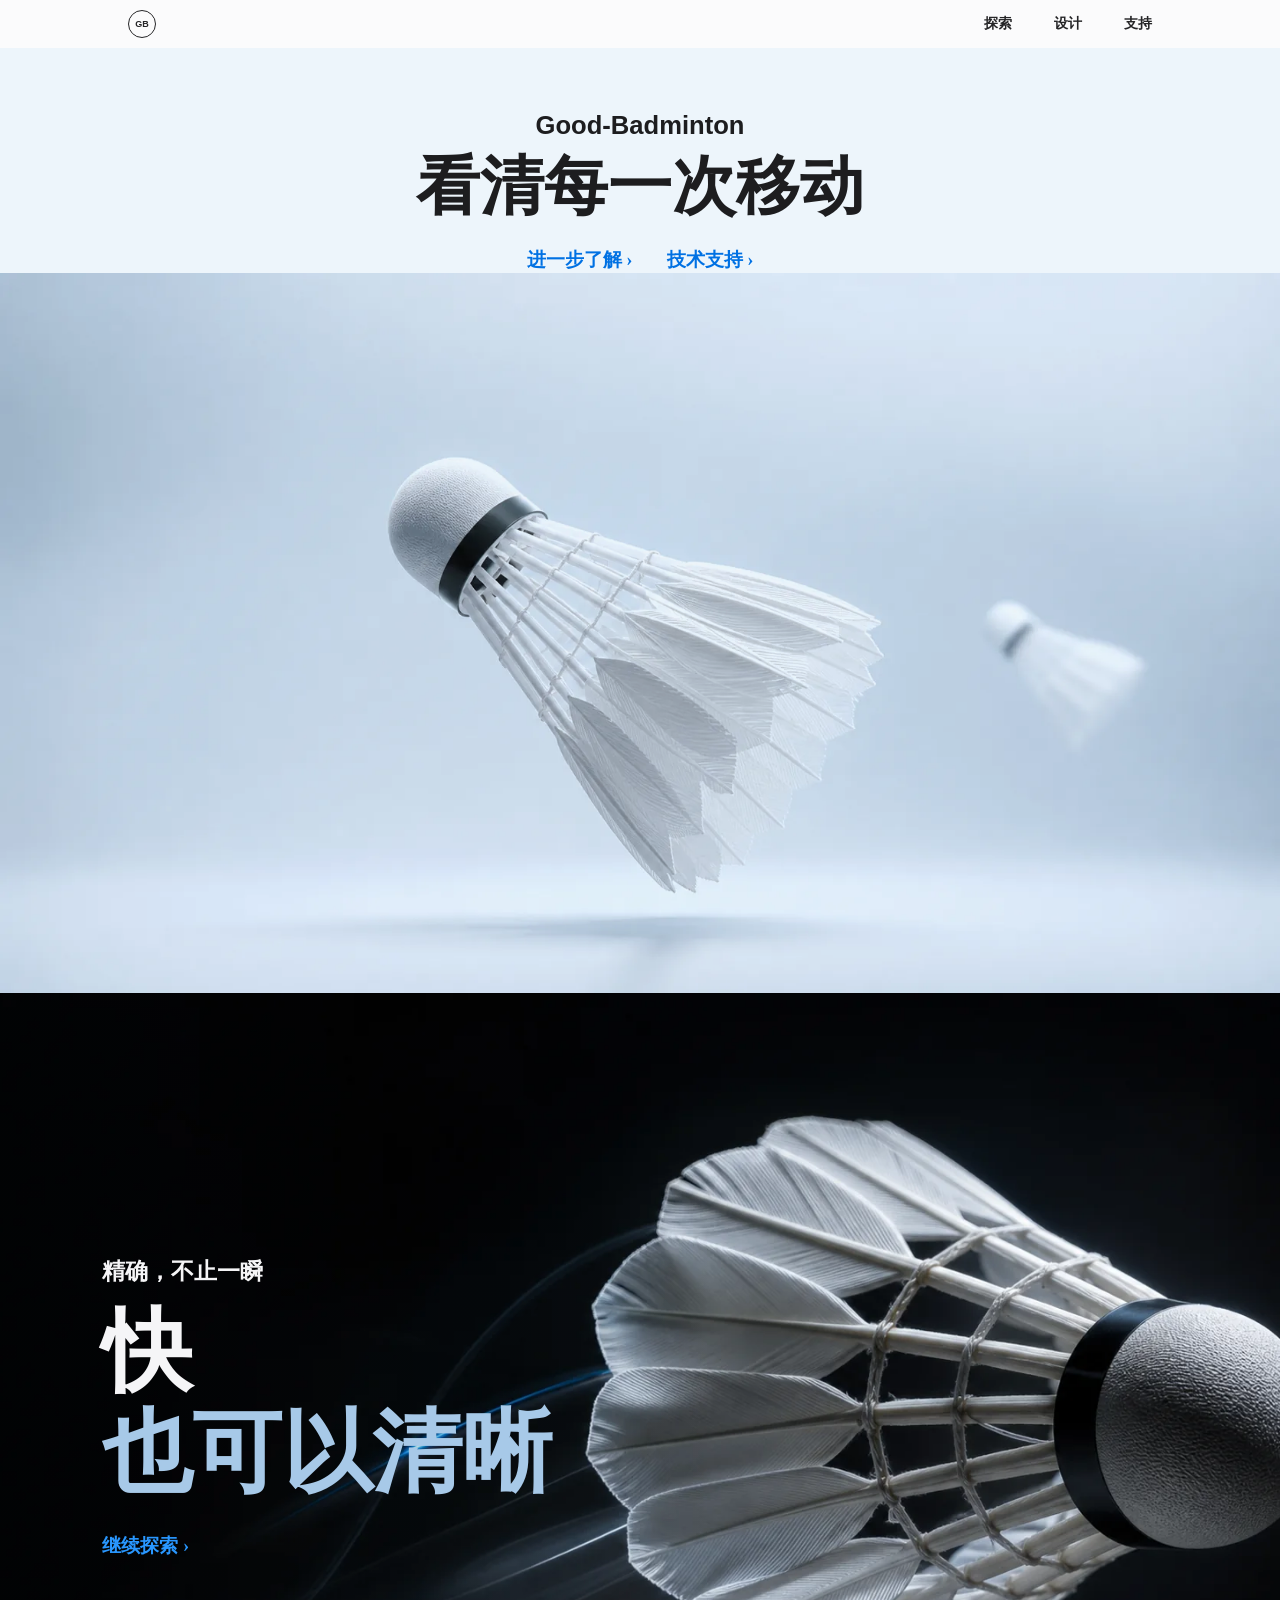
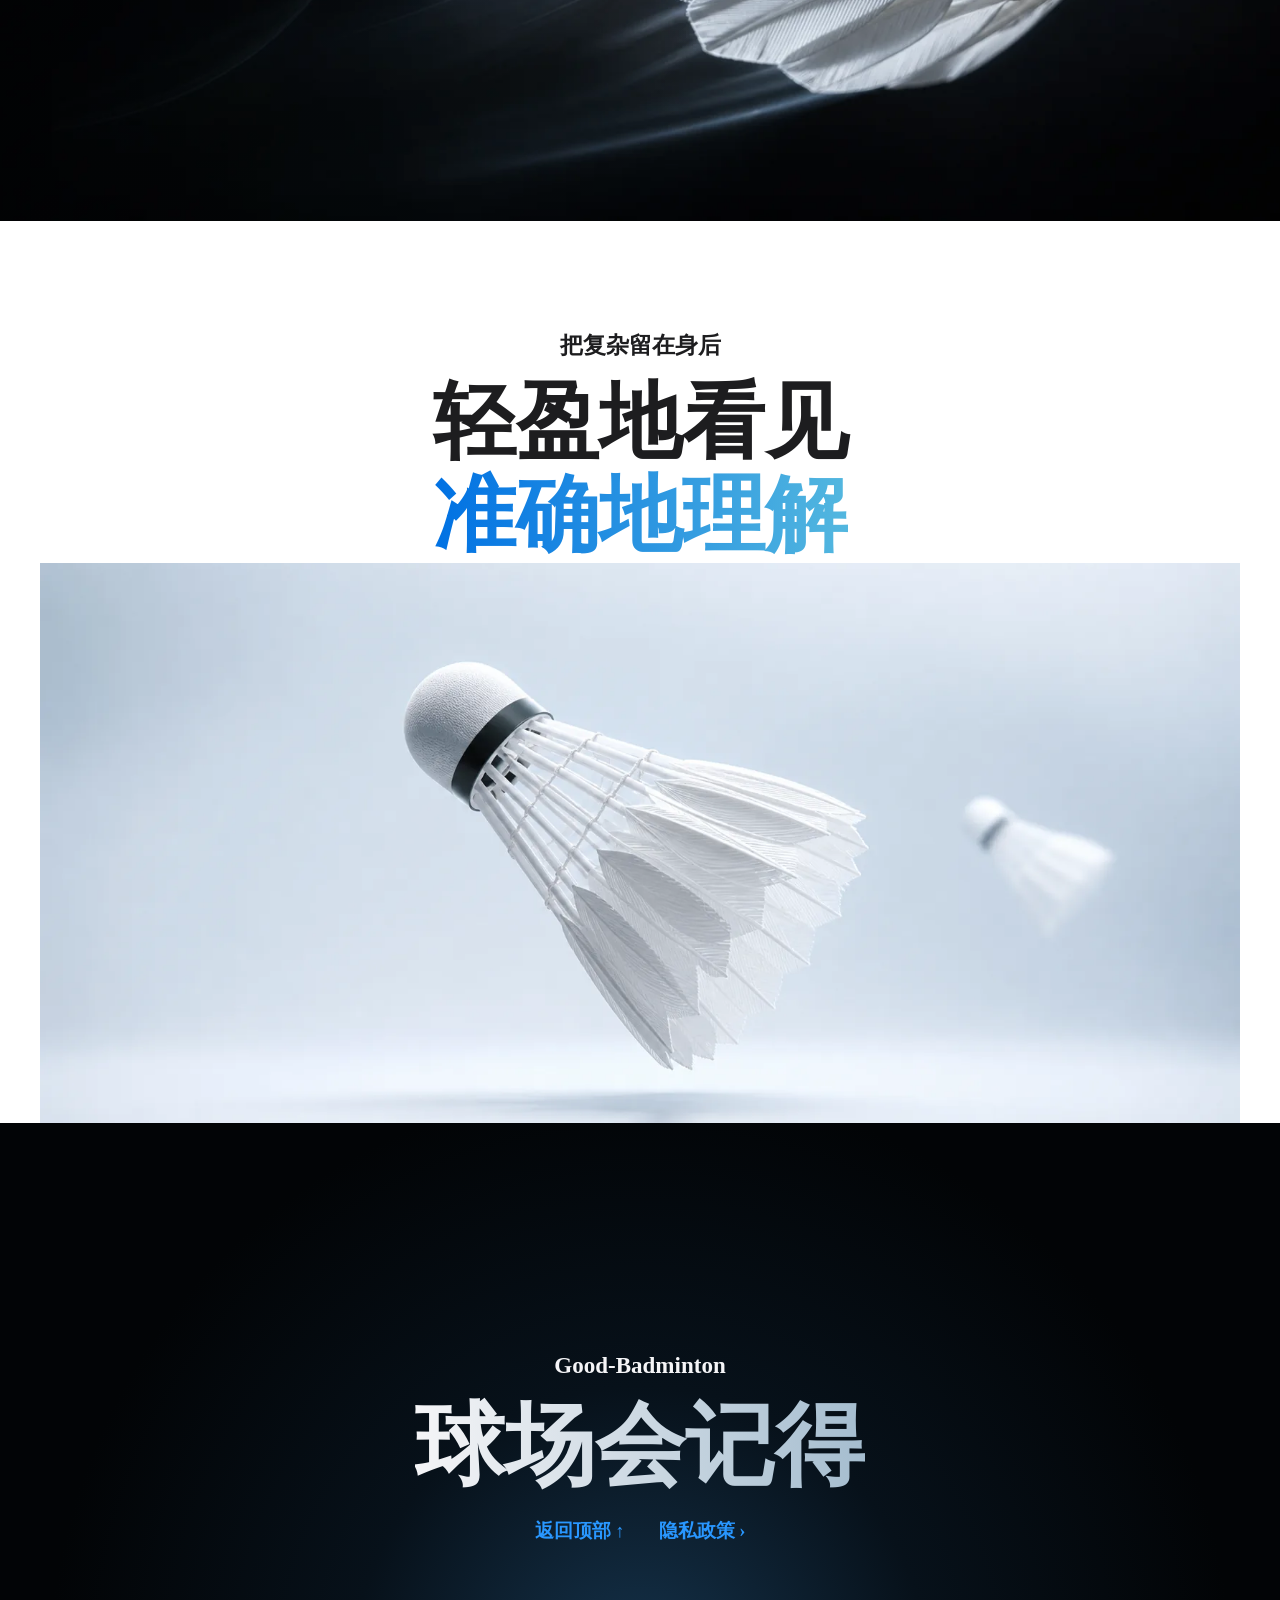
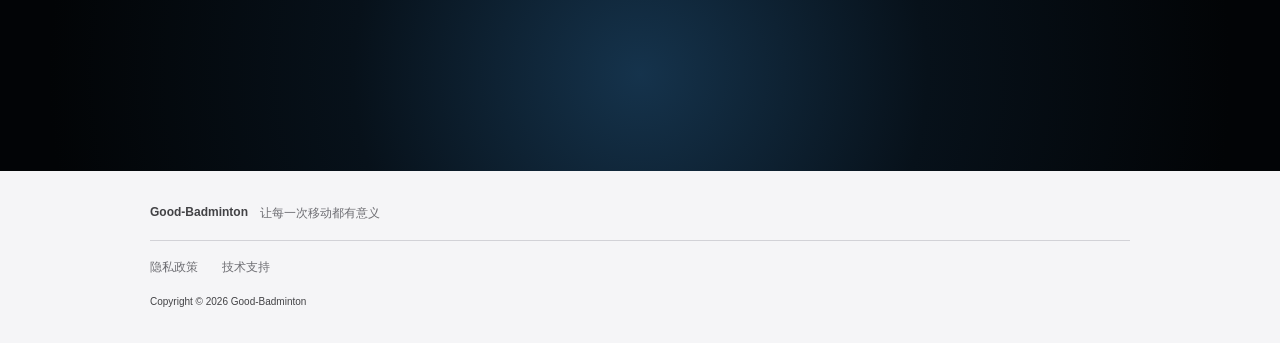
==== commit d592f870: "fix(website): tune typography across screen sizes" ====
--- a/website/index.html
+++ b/website/index.html
@@ -3,9 +3,9 @@
   <head>
     <meta charset="utf-8" />
     <meta name="viewport" content="width=device-width, initial-scale=1" />
-    <meta name="description" content="Good-Badminton — 看见球场上的每一次移动。" />
+    <meta name="description" content="Good-Badminton — 看见球场上的每一次移动" />
     <title>Good-Badminton</title>
-    <link rel="stylesheet" href="./landing-apple.css?v=20260711-2" />
+    <link rel="stylesheet" href="./landing-apple.css?v=20260711-3" />
   </head>
   <body>
     <header class="global-nav">
@@ -17,7 +17,7 @@
       <section class="hero light-section">
         <div class="headline reveal">
           <p class="product-name">Good-Badminton</p>
-          <h1>看清每一次移动。</h1>
+          <h1>看清每一次移动</h1>
           <div class="links"><a href="#vision">进一步了解 ›</a><a href="./support.html">技术支持 ›</a></div>
         </div>
         <img class="hero-product" src="./assets/shuttle-hero-v1.webp" alt="悬浮于浅色空间中的白色羽毛球" />
@@ -27,7 +27,7 @@
         <img class="dark-product" src="./assets/shuttle-dark-v1.webp" alt="深色空间中的羽毛球细节" />
         <div class="statement-copy reveal">
           <p>精确，不止一瞬</p>
-          <h2>快，<br /><span>也可以清晰。</span></h2>
+          <h2>快<br /><span>也可以清晰</span></h2>
           <a href="#design">继续探索 ›</a>
         </div>
       </section>
@@ -35,7 +35,7 @@
       <section class="detail light-section" id="design">
         <div class="detail-copy reveal">
           <p>把复杂留在身后</p>
-          <h2>轻盈地看见。<br /><span>准确地理解。</span></h2>
+          <h2>轻盈地看见<br /><span>准确地理解</span></h2>
         </div>
         <img class="detail-product reveal" src="./assets/shuttle-hero-v1.webp" alt="白色羽毛球的羽毛细节" />
       </section>
@@ -43,13 +43,13 @@
       <section class="closing dark-section">
         <div class="closing-copy reveal">
           <p>Good-Badminton</p>
-          <h2>球场会记得。</h2>
+          <h2>球场会记得</h2>
           <div class="links"><a href="#top">返回顶部 ↑</a><a href="./privacy.html">隐私政策 ›</a></div>
         </div>
       </section>
     </main>
 
-    <footer><div><strong>Good-Badminton</strong><span>让每一次移动都有意义。</span></div><nav><a href="./privacy.html">隐私政策</a><a href="./support.html">技术支持</a></nav><small>Copyright © 2026 Good-Badminton.</small></footer>
+    <footer><div><strong>Good-Badminton</strong><span>让每一次移动都有意义</span></div><nav><a href="./privacy.html">隐私政策</a><a href="./support.html">技术支持</a></nav><small>Copyright © 2026 Good-Badminton</small></footer>
     <script src="./landing-apple.js?v=20260711-1"></script>
   </body>
 </html>
--- a/website/landing-apple.css
+++ b/website/landing-apple.css
@@ -1,42 +1,42 @@
 :root { --ink: #1d1d1f; --blue: #0071e3; --blue-bright: #2997ff; --soft: #f5f5f7; --ice: #edf5fb; }
 * { box-sizing: border-box; }
 html { scroll-behavior: smooth; }
-body { margin: 0; background: #fff; color: var(--ink); font-family: -apple-system, BlinkMacSystemFont, "SF Pro Display", "Noto Sans SC", "Microsoft YaHei", sans-serif; letter-spacing: 0; }
+body { margin: 0; background: #fff; color: var(--ink); font-family: KaiTi, STKaiti, "AR PL UKai CN", "Noto Serif CJK SC", serif; letter-spacing: 0; }
 a { color: inherit; }
 .global-nav { position: sticky; z-index: 50; top: 0; height: 48px; display: flex; align-items: center; justify-content: space-between; padding: 0 max(22px, calc((100vw - 1024px) / 2)); background: rgba(250,250,252,.82); color: #252527; backdrop-filter: saturate(180%) blur(20px); }
-.symbol { display: grid; width: 26px; height: 26px; place-items: center; border: 1.5px solid #252527; border-radius: 50%; font-size: 9px; font-weight: 800; text-decoration: none; }
+.symbol { display: grid; width: 28px; height: 28px; place-items: center; border: 1.5px solid #252527; border-radius: 50%; font-family: -apple-system, BlinkMacSystemFont, "Segoe UI", Arial, sans-serif; font-size: 9px; font-weight: 750; text-decoration: none; }
 .global-nav nav { display: flex; gap: clamp(22px, 4vw, 42px); }
-.global-nav nav a { font-size: 12px; text-decoration: none; }
+.global-nav nav a { font-size: 14px; font-weight: 600; text-decoration: none; }
 .global-nav nav a:hover { color: var(--blue); }
 .light-section, .dark-section { position: relative; overflow: hidden; }
 .hero { min-height: calc(100svh - 48px); display: flex; flex-direction: column; align-items: center; background: var(--ice); text-align: center; }
-.headline { position: relative; z-index: 2; padding: clamp(54px, 8vh, 88px) 20px 0; }
-.product-name { margin: 0 0 6px; font-size: clamp(22px, 2.2vw, 32px); font-weight: 650; }
+.headline { position: relative; z-index: 2; width: min(1100px, 100%); padding: clamp(50px, 7vh, 78px) 24px 0; }
+.product-name { margin: 0 0 9px; font-family: -apple-system, BlinkMacSystemFont, "Segoe UI", Arial, sans-serif; font-size: clamp(21px, 2vw, 29px); font-weight: 650; }
 h1, h2, p { letter-spacing: 0; }
-h1 { margin: 0; font-size: clamp(46px, 5.7vw, 78px); font-weight: 700; line-height: 1.06; }
+h1 { margin: 0; font-size: clamp(44px, 5vw, 70px); font-weight: 700; line-height: 1.18; }
 .links { display: flex; justify-content: center; gap: 34px; margin-top: 22px; }
-.links a, .statement-copy > a { color: var(--blue); font-size: clamp(17px, 1.5vw, 21px); text-decoration: none; }
+.links a, .statement-copy > a { color: var(--blue); font-size: clamp(18px, 1.45vw, 21px); font-weight: 600; text-decoration: none; }
 .links a:hover, .statement-copy > a:hover { text-decoration: underline; }
 .hero-product { width: 100%; min-height: 420px; flex: 1; display: block; object-fit: cover; object-position: center; mix-blend-mode: multiply; }
 .statement { min-height: 92svh; display: grid; align-items: center; padding: 11vh clamp(24px, 8vw, 130px); background: #020406; color: #f5f5f7; }
 .dark-product { position: absolute; inset: 0; width: 100%; height: 100%; object-fit: cover; object-position: center; }
 .statement::after { content: ""; position: absolute; inset: 0; background: linear-gradient(90deg, rgba(0,0,0,.32), transparent 56%); }
-.statement-copy { position: relative; z-index: 2; max-width: 950px; }
-.statement-copy p, .detail-copy p, .closing-copy p { margin: 0 0 12px; font-size: clamp(20px, 2vw, 28px); font-weight: 600; }
-.statement h2, .detail h2, .closing h2 { margin: 0; font-size: clamp(54px, 8vw, 118px); font-weight: 700; line-height: .98; }
+.statement-copy { position: relative; z-index: 2; width: min(720px, 52vw); }
+.statement-copy p, .detail-copy p, .closing-copy p { margin: 0 0 15px; font-size: clamp(21px, 1.8vw, 27px); font-weight: 600; line-height: 1.4; }
+.statement h2, .detail h2, .closing h2 { margin: 0; font-size: clamp(52px, 7vw, 96px); font-weight: 700; line-height: 1.12; }
 .statement h2 span { color: #a7c9e8; }
 .statement-copy > a { display: inline-block; margin-top: 30px; color: var(--blue-bright); }
 .detail { min-height: 100svh; display: flex; flex-direction: column; align-items: center; justify-content: space-between; padding: 12vh 24px 0; background: #fff; text-align: center; }
-.detail-copy { position: relative; z-index: 2; }
-.detail h2 { font-size: clamp(52px, 7vw, 104px); }
+.detail-copy { position: relative; z-index: 2; width: min(1100px, 100%); }
+.detail h2 { font-size: clamp(50px, 6.5vw, 90px); }
 .detail h2 span { background: linear-gradient(90deg, #0071e3, #53b7df); -webkit-background-clip: text; color: transparent; }
 .detail-product { display: block; width: min(1200px, 100vw); height: min(54vw, 560px); object-fit: cover; object-position: center 64%; mix-blend-mode: multiply; }
 .closing { min-height: 72svh; display: grid; place-items: center; padding: 80px 24px; background: radial-gradient(circle at 50% 85%, #15334c 0, #07111a 34%, #020406 70%); color: #f5f5f7; text-align: center; }
-.closing h2 { background: linear-gradient(90deg, #f5f5f7, #86868b); -webkit-background-clip: text; color: transparent; }
+.closing h2 { background: linear-gradient(90deg, #f5f5f7, #a5bdcf); -webkit-background-clip: text; color: transparent; }
 .closing .links a { color: #2997ff; }
 footer { padding: 34px max(22px, calc((100vw - 980px) / 2)); background: var(--soft); color: #6e6e73; font-size: 12px; }
 footer > div { display: flex; gap: 12px; padding-bottom: 18px; border-bottom: 1px solid #d2d2d7; }
-footer strong { color: #424245; }
+footer strong, footer small { color: #424245; font-family: -apple-system, BlinkMacSystemFont, "Segoe UI", Arial, sans-serif; }
 footer nav { display: flex; gap: 24px; padding: 18px 0; }
 footer a { text-decoration: none; } footer a:hover { text-decoration: underline; }
 .reveal { opacity: 0; transform: translateY(28px); transition: opacity .8s ease, transform .8s ease; }
@@ -44,17 +44,32 @@
 @media (max-width: 600px) {
   .global-nav { padding: 0 18px; }
   .global-nav nav { gap: 18px; }
-  .headline { padding-top: 48px; }
-  h1 { font-size: 44px; }
-  .links { gap: 22px; margin-top: 16px; }
-  .hero-product { min-height: 430px; object-position: 43% center; }
-  .statement { min-height: 78svh; padding: 90px 24px; align-items: start; }
-  .dark-product { object-position: 62% center; opacity: .8; }
+  .headline { padding: 42px 18px 0; }
+  .product-name { margin-bottom: 8px; font-size: 20px; }
+  h1 { font-size: clamp(38px, 11vw, 46px); line-height: 1.2; }
+  .links { gap: 20px; margin-top: 15px; }
+  .links a, .statement-copy > a { font-size: 17px; }
+  .hero-product { min-height: 410px; object-position: 42% center; }
+  .statement { min-height: 82svh; padding: 76px 22px; align-items: start; }
+  .statement-copy { width: 100%; }
+  .dark-product { object-position: 61% center; opacity: .82; }
   .statement::after { background: linear-gradient(0deg, rgba(0,0,0,.15), rgba(0,0,0,.82) 78%); }
-  .statement h2, .detail h2, .closing h2 { font-size: 50px; }
-  .detail { min-height: 82svh; padding-top: 90px; }
-  .detail-product { width: calc(100% + 48px); height: 360px; max-width: none; object-position: 42% center; }
+  .statement-copy p, .detail-copy p, .closing-copy p { margin-bottom: 10px; font-size: 19px; }
+  .statement h2, .detail h2, .closing h2 { font-size: clamp(42px, 12.5vw, 52px); line-height: 1.16; }
+  .detail { min-height: 84svh; padding: 76px 18px 0; }
+  .detail-product { width: calc(100% + 36px); height: 350px; max-width: none; object-position: 41% center; }
   .closing { min-height: 60svh; }
   footer > div { flex-direction: column; }
 }
+@media (min-width: 601px) and (max-width: 1024px) {
+  .headline { padding-top: 58px; }
+  .hero-product { object-position: 45% center; }
+  .statement { min-height: 82svh; padding-inline: 7vw; }
+  .statement-copy { width: 54vw; }
+  .detail { min-height: 88svh; padding-top: 9vh; }
+}
+@media (min-width: 1600px) {
+  .hero-product { max-height: 760px; }
+  .statement, .detail { min-height: 900px; }
+}
 @media (prefers-reduced-motion: reduce) { html { scroll-behavior: auto; } .reveal { opacity: 1; transform: none; transition: none; } }
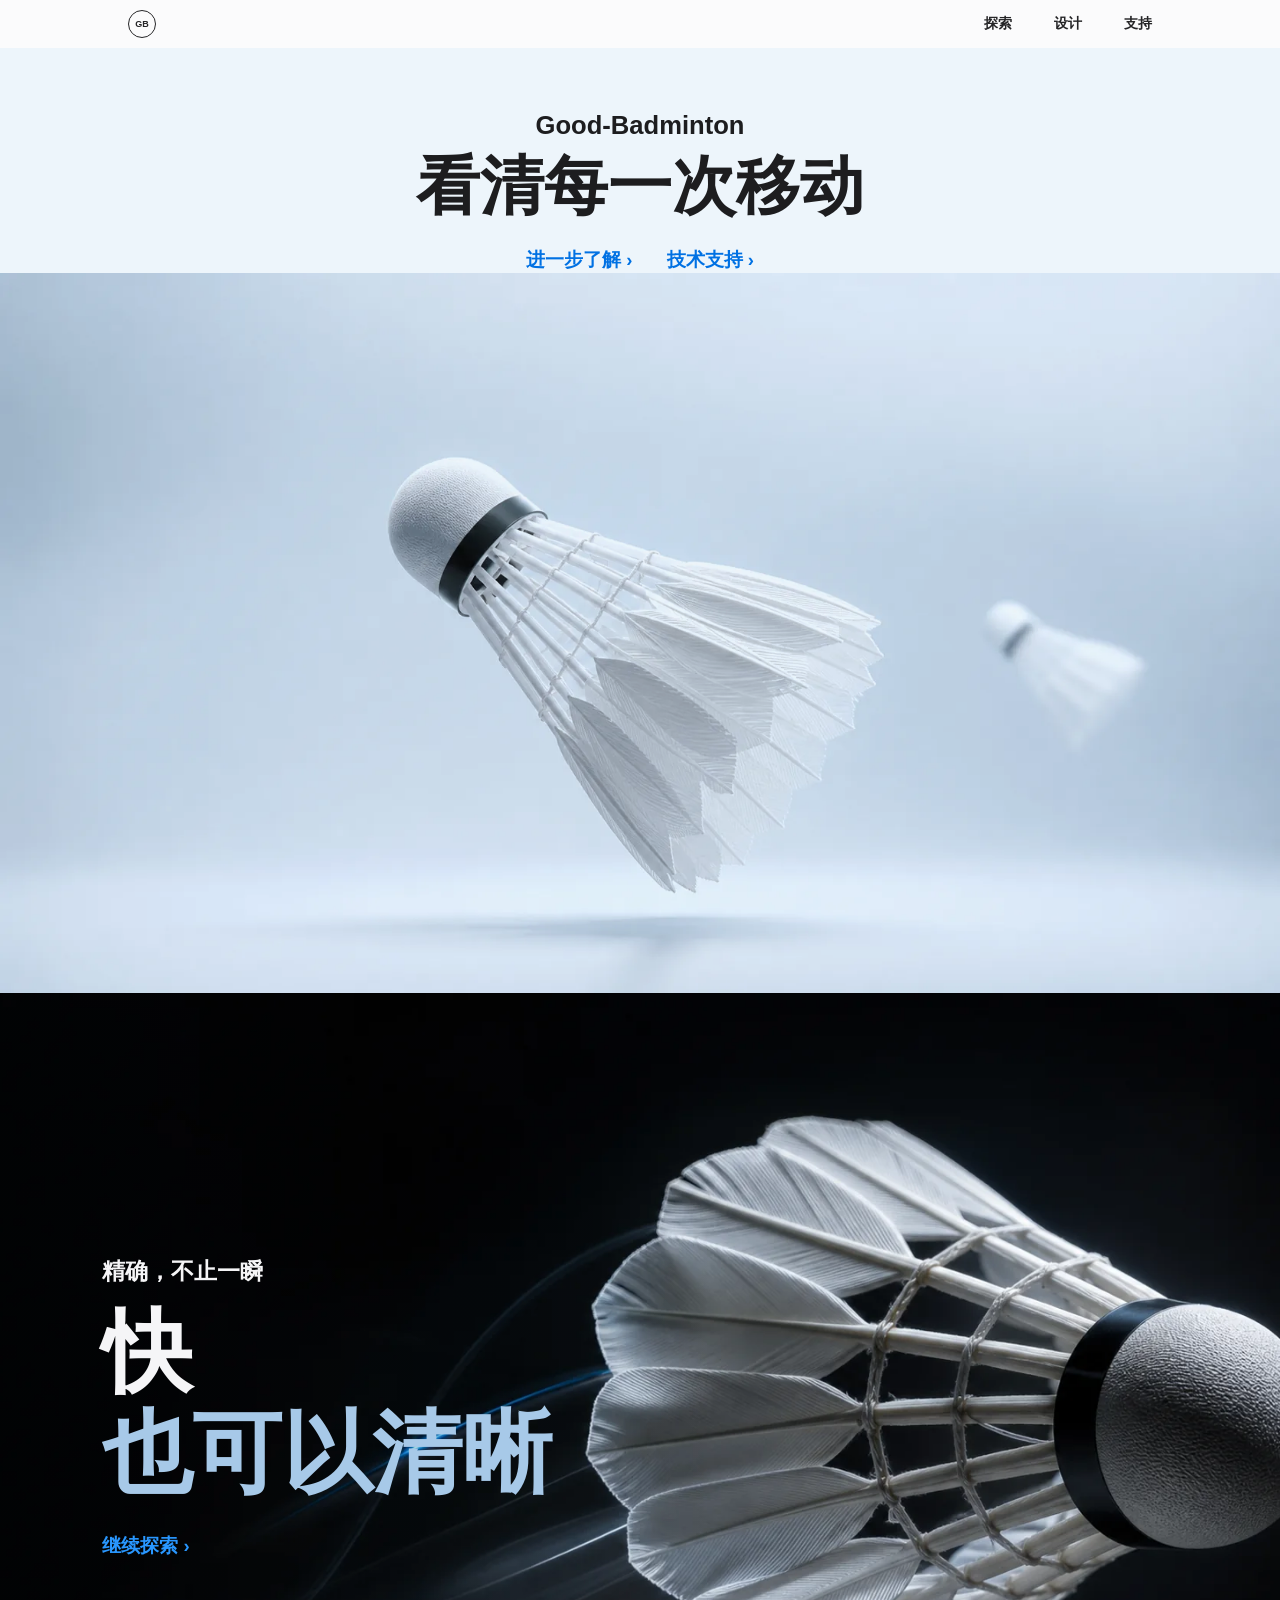
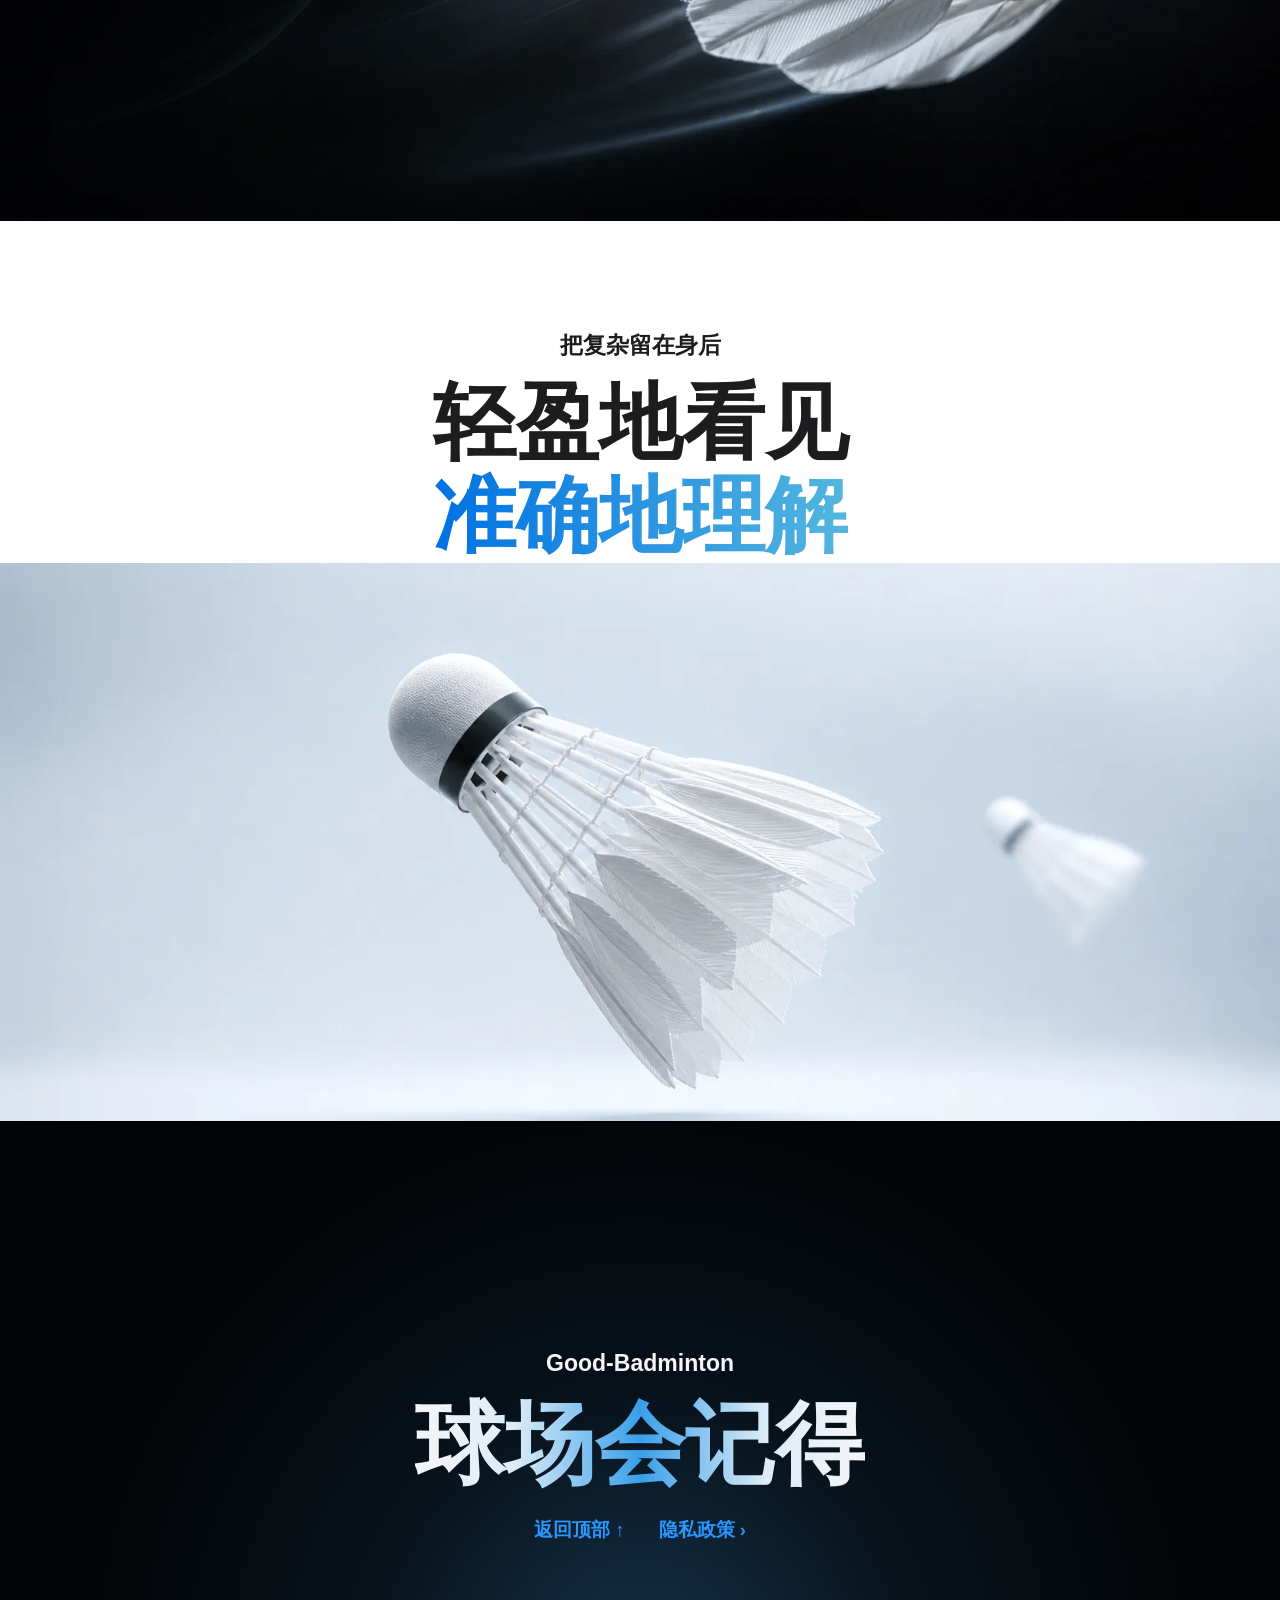
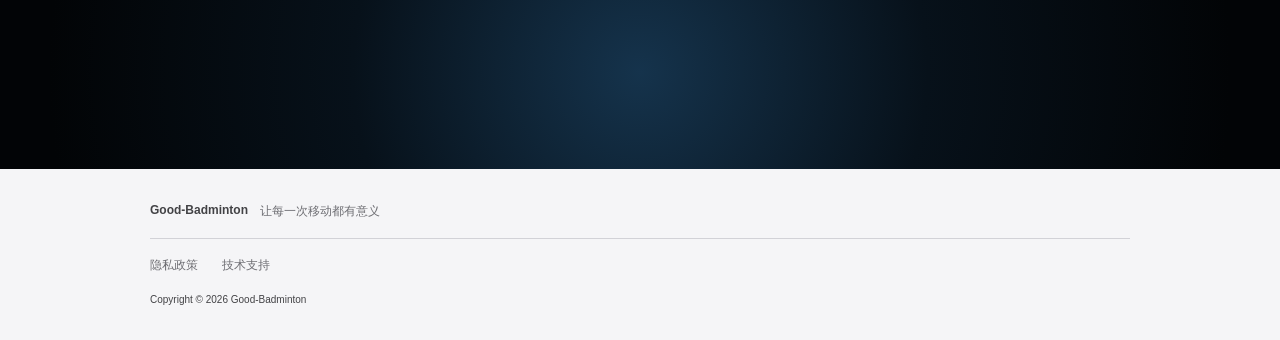
==== commit 8c128fe4: "fix(website): restore system fonts and enlarge product imagery" ====
--- a/website/index.html
+++ b/website/index.html
@@ -5,7 +5,7 @@
     <meta name="viewport" content="width=device-width, initial-scale=1" />
     <meta name="description" content="Good-Badminton — 看见球场上的每一次移动" />
     <title>Good-Badminton</title>
-    <link rel="stylesheet" href="./landing-apple.css?v=20260711-3" />
+    <link rel="stylesheet" href="./landing-apple.css?v=20260711-5" />
   </head>
   <body>
     <header class="global-nav">
@@ -40,7 +40,7 @@
         <img class="detail-product reveal" src="./assets/shuttle-hero-v1.webp" alt="白色羽毛球的羽毛细节" />
       </section>
 
-      <section class="closing dark-section">
+      <section class="closing dark-section" id="closing">
         <div class="closing-copy reveal">
           <p>Good-Badminton</p>
           <h2>球场会记得</h2>
--- a/website/landing-apple.css
+++ b/website/landing-apple.css
@@ -1,7 +1,7 @@
 :root { --ink: #1d1d1f; --blue: #0071e3; --blue-bright: #2997ff; --soft: #f5f5f7; --ice: #edf5fb; }
 * { box-sizing: border-box; }
 html { scroll-behavior: smooth; }
-body { margin: 0; background: #fff; color: var(--ink); font-family: KaiTi, STKaiti, "AR PL UKai CN", "Noto Serif CJK SC", serif; letter-spacing: 0; }
+body { margin: 0; background: #fff; color: var(--ink); font-family: -apple-system, BlinkMacSystemFont, "Segoe UI", "Noto Sans CJK SC", "Microsoft YaHei", Arial, sans-serif; letter-spacing: 0; }
 a { color: inherit; }
 .global-nav { position: sticky; z-index: 50; top: 0; height: 48px; display: flex; align-items: center; justify-content: space-between; padding: 0 max(22px, calc((100vw - 1024px) / 2)); background: rgba(250,250,252,.82); color: #252527; backdrop-filter: saturate(180%) blur(20px); }
 .symbol { display: grid; width: 28px; height: 28px; place-items: center; border: 1.5px solid #252527; border-radius: 50%; font-family: -apple-system, BlinkMacSystemFont, "Segoe UI", Arial, sans-serif; font-size: 9px; font-weight: 750; text-decoration: none; }
@@ -30,9 +30,9 @@
 .detail-copy { position: relative; z-index: 2; width: min(1100px, 100%); }
 .detail h2 { font-size: clamp(50px, 6.5vw, 90px); }
 .detail h2 span { background: linear-gradient(90deg, #0071e3, #53b7df); -webkit-background-clip: text; color: transparent; }
-.detail-product { display: block; width: min(1200px, 100vw); height: min(54vw, 560px); object-fit: cover; object-position: center 64%; mix-blend-mode: multiply; }
+.detail-product { display: block; width: 100vw; height: min(62svh, 720px); min-height: 520px; object-fit: cover; object-position: center 58%; mix-blend-mode: multiply; }
 .closing { min-height: 72svh; display: grid; place-items: center; padding: 80px 24px; background: radial-gradient(circle at 50% 85%, #15334c 0, #07111a 34%, #020406 70%); color: #f5f5f7; text-align: center; }
-.closing h2 { background: linear-gradient(90deg, #f5f5f7, #a5bdcf); -webkit-background-clip: text; color: transparent; }
+.closing h2 { background: linear-gradient(90deg, #f5f5f7 0%, #dcecf8 22%, #3a9fe8 50%, #dcecf8 78%, #f5f5f7 100%); -webkit-background-clip: text; color: transparent; }
 .closing .links a { color: #2997ff; }
 footer { padding: 34px max(22px, calc((100vw - 980px) / 2)); background: var(--soft); color: #6e6e73; font-size: 12px; }
 footer > div { display: flex; gap: 12px; padding-bottom: 18px; border-bottom: 1px solid #d2d2d7; }
@@ -57,7 +57,7 @@
   .statement-copy p, .detail-copy p, .closing-copy p { margin-bottom: 10px; font-size: 19px; }
   .statement h2, .detail h2, .closing h2 { font-size: clamp(42px, 12.5vw, 52px); line-height: 1.16; }
   .detail { min-height: 84svh; padding: 76px 18px 0; }
-  .detail-product { width: calc(100% + 36px); height: 350px; max-width: none; object-position: 41% center; }
+  .detail-product { width: calc(100% + 36px); height: 48svh; min-height: 390px; max-width: none; object-position: 40% center; }
   .closing { min-height: 60svh; }
   footer > div { flex-direction: column; }
 }
@@ -73,3 +73,44 @@
   .statement, .detail { min-height: 900px; }
 }
 @media (prefers-reduced-motion: reduce) { html { scroll-behavior: auto; } .reveal { opacity: 1; transform: none; transition: none; } }
+
+/* Privacy and support */
+.legal-page { background: #fff; }
+.legal-hero { min-height: 520px; display: flex; flex-direction: column; align-items: center; justify-content: center; padding: 84px 24px 70px; background: var(--ice); text-align: center; }
+.legal-label { margin: 0 0 18px; color: #66727c; font-family: -apple-system, BlinkMacSystemFont, "Segoe UI", Arial, sans-serif; font-size: 12px; font-weight: 700; }
+.legal-hero h1 { margin: 0; font-size: clamp(56px, 7vw, 92px); line-height: 1.15; }
+.legal-intro { margin: 24px 0 0; color: #5c6570; font-size: clamp(22px, 2.2vw, 30px); font-weight: 600; line-height: 1.55; }
+.updated { margin: 32px 0 0; color: #78828b; font-size: 15px; }
+.legal-content { width: min(940px, calc(100% - 48px)); margin: 0 auto; padding: 72px 0 110px; }
+.legal-content section { display: grid; grid-template-columns: 72px 1fr; gap: 28px; padding: 38px 0; border-top: 1px solid #d8dce0; }
+.legal-content section > span, .support-grid article > span { color: var(--blue); font-family: -apple-system, BlinkMacSystemFont, "Segoe UI", Arial, sans-serif; font-size: 13px; font-weight: 700; }
+.legal-content h2, .support-grid h2, .support-closing h2 { margin: 0; font-size: clamp(28px, 3vw, 40px); line-height: 1.25; }
+.legal-content p, .support-grid p { margin: 12px 0 0; color: #5f6871; font-size: clamp(18px, 1.8vw, 22px); line-height: 1.85; }
+.legal-content p a { margin: 0 5px; color: var(--blue); text-decoration: none; }
+.support-hero { min-height: 580px; background: radial-gradient(circle at 50% 110%, #d7ebfa, #edf5fb 52%, #f7fafc); }
+.status-link { display: flex; align-items: center; gap: 12px; min-width: min(360px, calc(100vw - 48px)); margin-top: 36px; padding: 15px 20px; border: 1px solid #ccd7df; border-radius: 8px; background: rgba(255,255,255,.65); font-size: 18px; font-weight: 600; text-decoration: none; }
+.status-link i { width: 9px; height: 9px; border-radius: 50%; background: #30b45a; box-shadow: 0 0 0 5px rgba(48,180,90,.12); }
+.status-link.offline i { background: #d24a43; box-shadow: 0 0 0 5px rgba(210,74,67,.12); }
+.status-link b { margin-left: auto; color: var(--blue); font-family: Arial, sans-serif; font-size: 24px; }
+.support-grid { width: min(1120px, calc(100% - 48px)); display: grid; grid-template-columns: repeat(2, minmax(0, 1fr)); margin: 0 auto; padding: 80px 0; }
+.support-grid article { min-height: 290px; padding: 36px 42px; border-top: 1px solid #d8dce0; }
+.support-grid article:nth-child(odd) { border-right: 1px solid #d8dce0; }
+.support-grid h2 { margin-top: 30px; }
+.support-closing { padding: 100px 24px 110px; background: #05080b; color: #f5f5f7; text-align: center; }
+.support-closing p { margin: 0 0 12px; color: #9fb5c5; font-size: 21px; }
+.support-closing h2 { font-size: clamp(44px, 6vw, 76px); }
+.support-closing a { display: inline-block; margin-top: 26px; color: var(--blue-bright); font-size: 20px; text-decoration: none; }
+@media (max-width: 600px) {
+  .legal-hero, .support-hero { min-height: 470px; padding: 68px 20px 58px; }
+  .legal-hero h1 { font-size: 54px; }
+  .legal-intro { font-size: 21px; }
+  .legal-content { width: calc(100% - 40px); padding: 44px 0 76px; }
+  .legal-content section { grid-template-columns: 36px 1fr; gap: 14px; padding: 30px 0; }
+  .legal-content h2, .support-grid h2 { font-size: 29px; }
+  .legal-content p, .support-grid p { font-size: 18px; line-height: 1.75; }
+  .support-grid { width: calc(100% - 40px); grid-template-columns: 1fr; padding: 48px 0; }
+  .support-grid article { min-height: 0; padding: 30px 0; }
+  .support-grid article:nth-child(odd) { border-right: 0; }
+  .support-grid h2 { margin-top: 18px; }
+  .support-closing { padding: 78px 20px 84px; }
+}
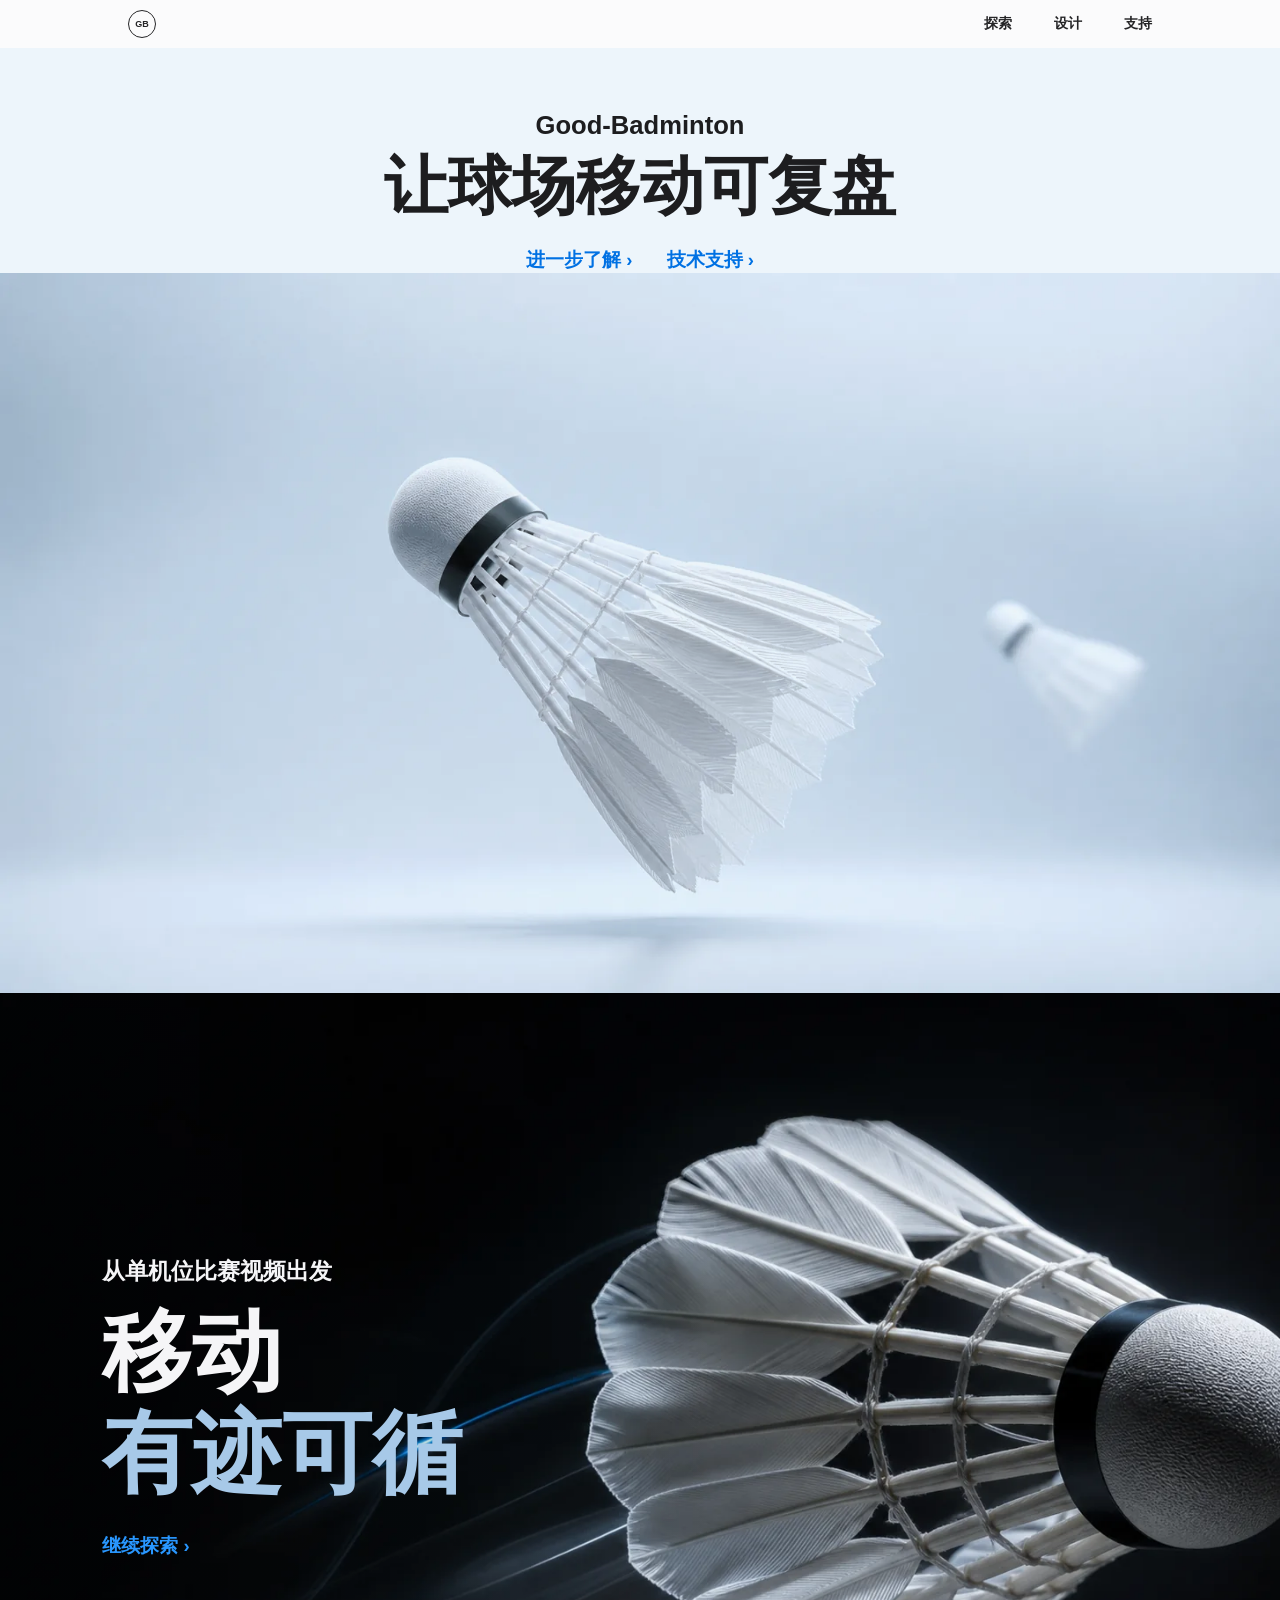
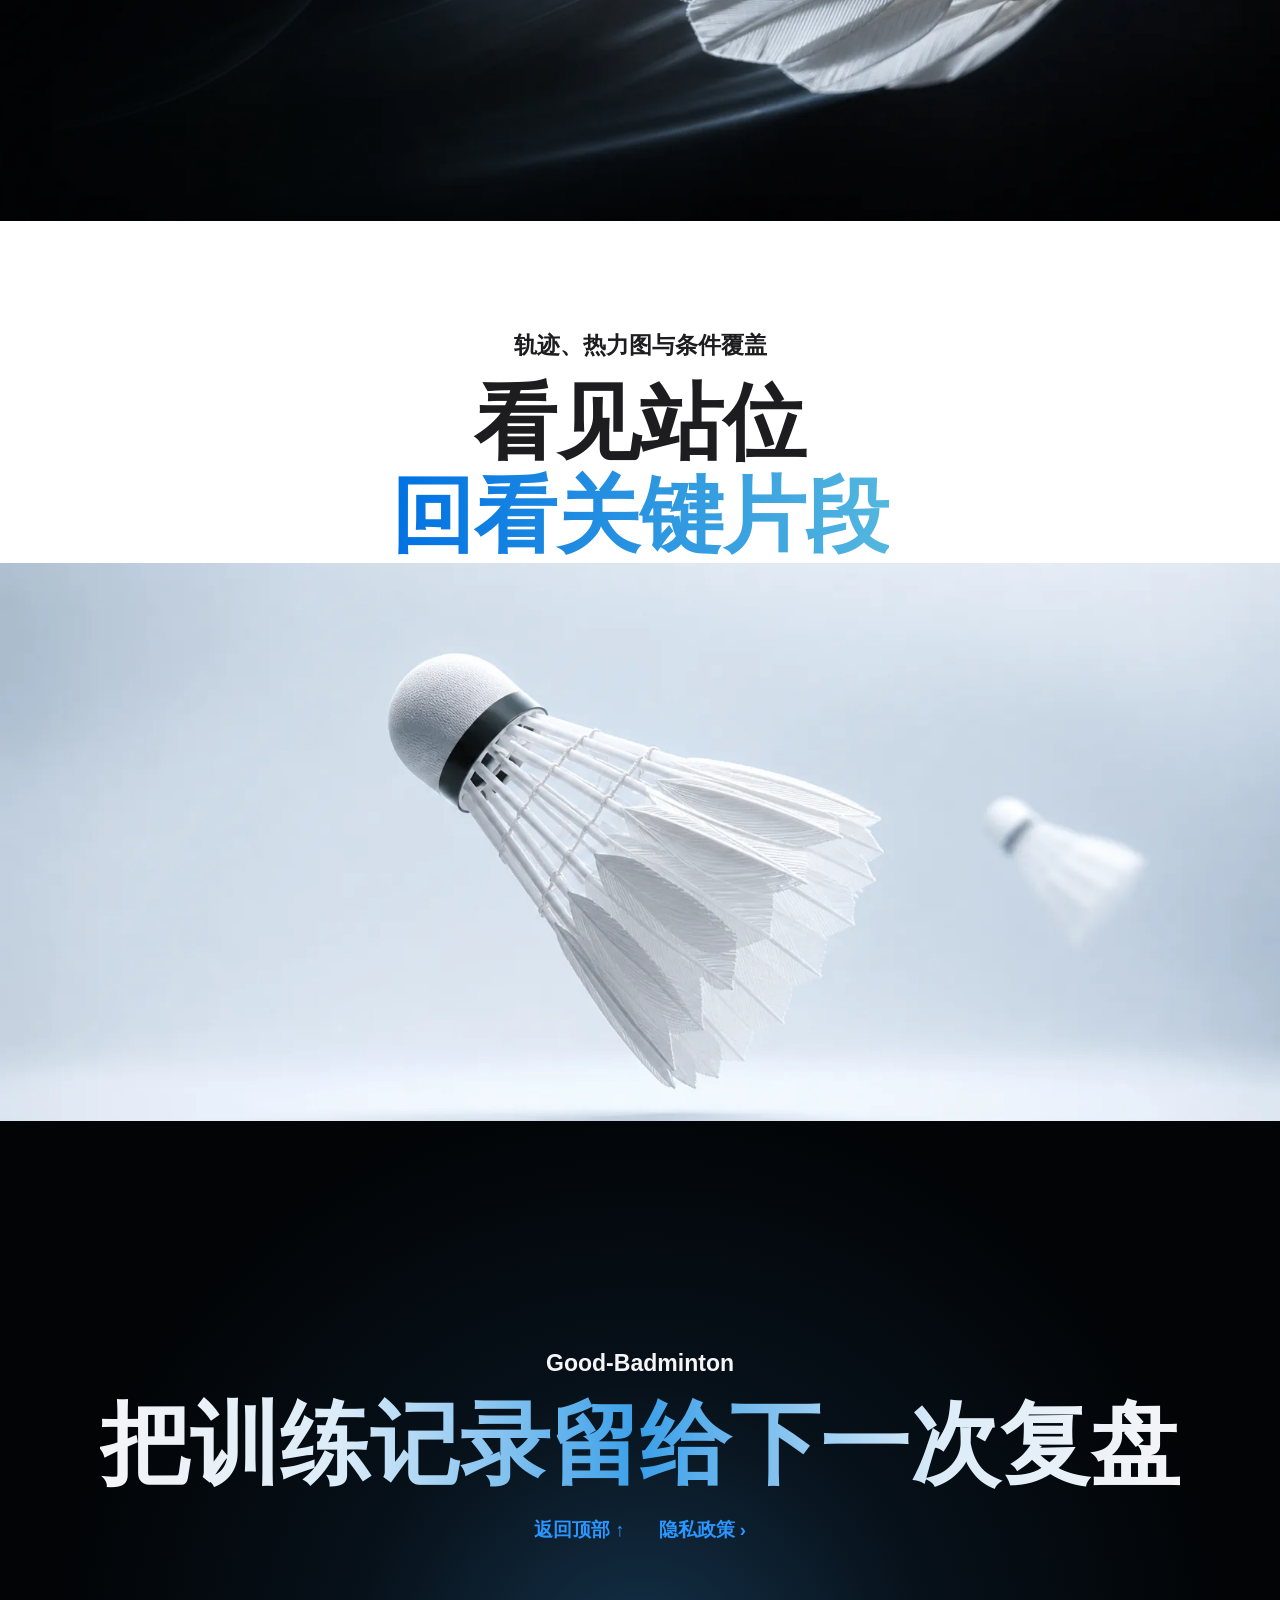
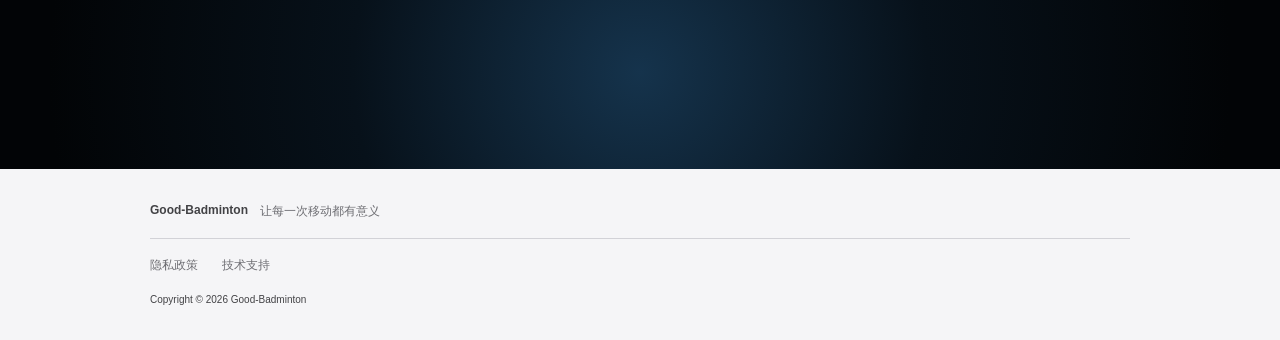
==== commit b0be18ac: "docs(website): refresh current app and Android notification copy" ====
--- a/website/index.html
+++ b/website/index.html
@@ -3,7 +3,7 @@
   <head>
     <meta charset="utf-8" />
     <meta name="viewport" content="width=device-width, initial-scale=1" />
-    <meta name="description" content="Good-Badminton — 看见球场上的每一次移动" />
+    <meta name="description" content="智羽：从单机位羽毛球视频查看移动轨迹、场区覆盖与训练复盘。" />
     <title>Good-Badminton</title>
     <link rel="stylesheet" href="./landing-apple.css?v=20260711-5" />
   </head>
@@ -17,7 +17,7 @@
       <section class="hero light-section">
         <div class="headline reveal">
           <p class="product-name">Good-Badminton</p>
-          <h1>看清每一次移动</h1>
+          <h1>让球场移动可复盘</h1>
           <div class="links"><a href="#vision">进一步了解 ›</a><a href="./support.html">技术支持 ›</a></div>
         </div>
         <img class="hero-product" src="./assets/shuttle-hero-v1.webp" alt="悬浮于浅色空间中的白色羽毛球" />
@@ -26,16 +26,16 @@
       <section class="statement dark-section" id="vision">
         <img class="dark-product" src="./assets/shuttle-dark-v1.webp" alt="深色空间中的羽毛球细节" />
         <div class="statement-copy reveal">
-          <p>精确，不止一瞬</p>
-          <h2>快<br /><span>也可以清晰</span></h2>
+          <p>从单机位比赛视频出发</p>
+          <h2>移动<br /><span>有迹可循</span></h2>
           <a href="#design">继续探索 ›</a>
         </div>
       </section>
 
       <section class="detail light-section" id="design">
         <div class="detail-copy reveal">
-          <p>把复杂留在身后</p>
-          <h2>轻盈地看见<br /><span>准确地理解</span></h2>
+          <p>轨迹、热力图与条件覆盖</p>
+          <h2>看见站位<br /><span>回看关键片段</span></h2>
         </div>
         <img class="detail-product reveal" src="./assets/shuttle-hero-v1.webp" alt="白色羽毛球的羽毛细节" />
       </section>
@@ -43,7 +43,7 @@
       <section class="closing dark-section" id="closing">
         <div class="closing-copy reveal">
           <p>Good-Badminton</p>
-          <h2>球场会记得</h2>
+          <h2>把训练记录留给下一次复盘</h2>
           <div class="links"><a href="#top">返回顶部 ↑</a><a href="./privacy.html">隐私政策 ›</a></div>
         </div>
       </section>
--- a/website/landing-apple.css
+++ b/website/landing-apple.css
@@ -87,19 +87,13 @@
 .legal-content h2, .support-grid h2, .support-closing h2 { margin: 0; font-size: clamp(28px, 3vw, 40px); line-height: 1.25; }
 .legal-content p, .support-grid p { margin: 12px 0 0; color: #5f6871; font-size: clamp(18px, 1.8vw, 22px); line-height: 1.85; }
 .legal-content p a { margin: 0 5px; color: var(--blue); text-decoration: none; }
+.support-grid p a { color: var(--blue); text-decoration: none; overflow-wrap: anywhere; }
+.support-grid p a:hover { text-decoration: underline; }
 .support-hero { min-height: 580px; background: radial-gradient(circle at 50% 110%, #d7ebfa, #edf5fb 52%, #f7fafc); }
-.status-link { display: flex; align-items: center; gap: 12px; min-width: min(360px, calc(100vw - 48px)); margin-top: 36px; padding: 15px 20px; border: 1px solid #ccd7df; border-radius: 8px; background: rgba(255,255,255,.65); font-size: 18px; font-weight: 600; text-decoration: none; }
-.status-link i { width: 9px; height: 9px; border-radius: 50%; background: #30b45a; box-shadow: 0 0 0 5px rgba(48,180,90,.12); }
-.status-link.offline i { background: #d24a43; box-shadow: 0 0 0 5px rgba(210,74,67,.12); }
-.status-link b { margin-left: auto; color: var(--blue); font-family: Arial, sans-serif; font-size: 24px; }
 .support-grid { width: min(1120px, calc(100% - 48px)); display: grid; grid-template-columns: repeat(2, minmax(0, 1fr)); margin: 0 auto; padding: 80px 0; }
 .support-grid article { min-height: 290px; padding: 36px 42px; border-top: 1px solid #d8dce0; }
 .support-grid article:nth-child(odd) { border-right: 1px solid #d8dce0; }
 .support-grid h2 { margin-top: 30px; }
-.support-closing { padding: 100px 24px 110px; background: #05080b; color: #f5f5f7; text-align: center; }
-.support-closing p { margin: 0 0 12px; color: #9fb5c5; font-size: 21px; }
-.support-closing h2 { font-size: clamp(44px, 6vw, 76px); }
-.support-closing a { display: inline-block; margin-top: 26px; color: var(--blue-bright); font-size: 20px; text-decoration: none; }
 @media (max-width: 600px) {
   .legal-hero, .support-hero { min-height: 470px; padding: 68px 20px 58px; }
   .legal-hero h1 { font-size: 54px; }
@@ -112,5 +106,4 @@
   .support-grid article { min-height: 0; padding: 30px 0; }
   .support-grid article:nth-child(odd) { border-right: 0; }
   .support-grid h2 { margin-top: 18px; }
-  .support-closing { padding: 78px 20px 84px; }
 }
